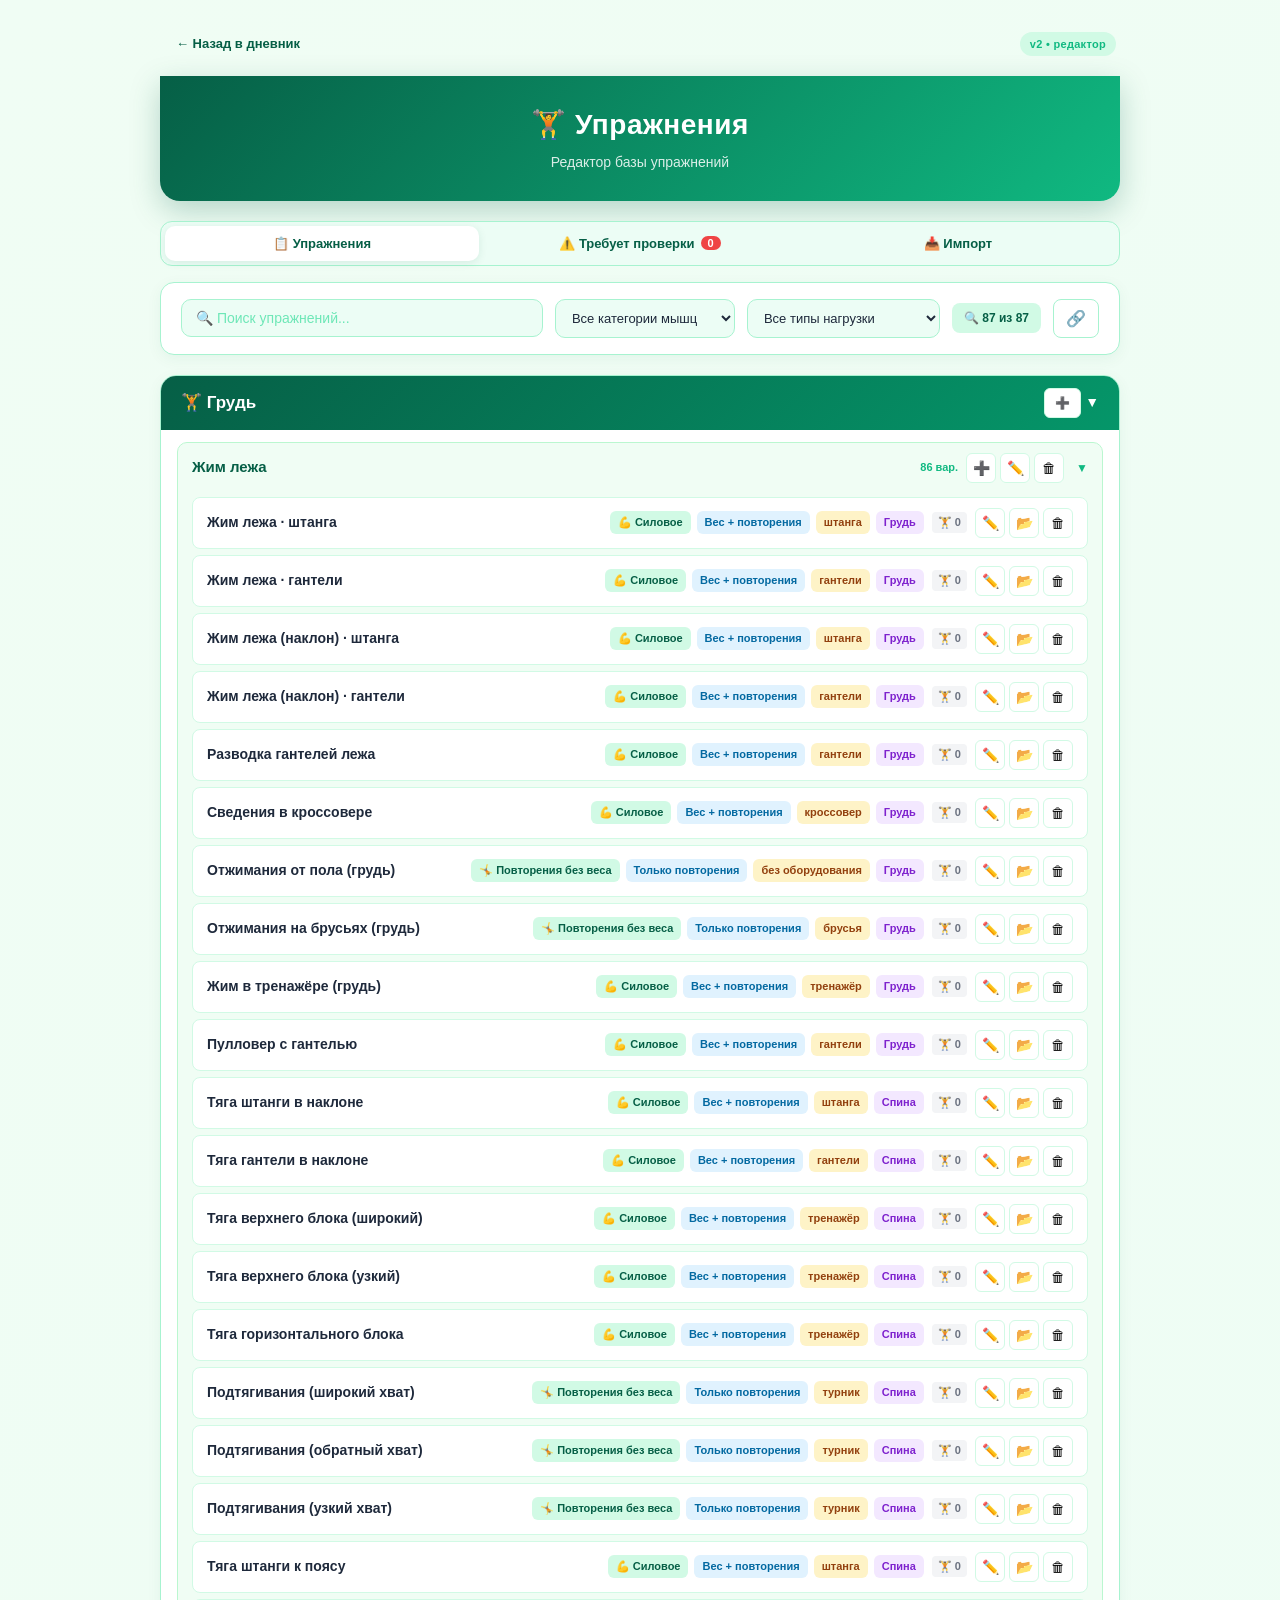
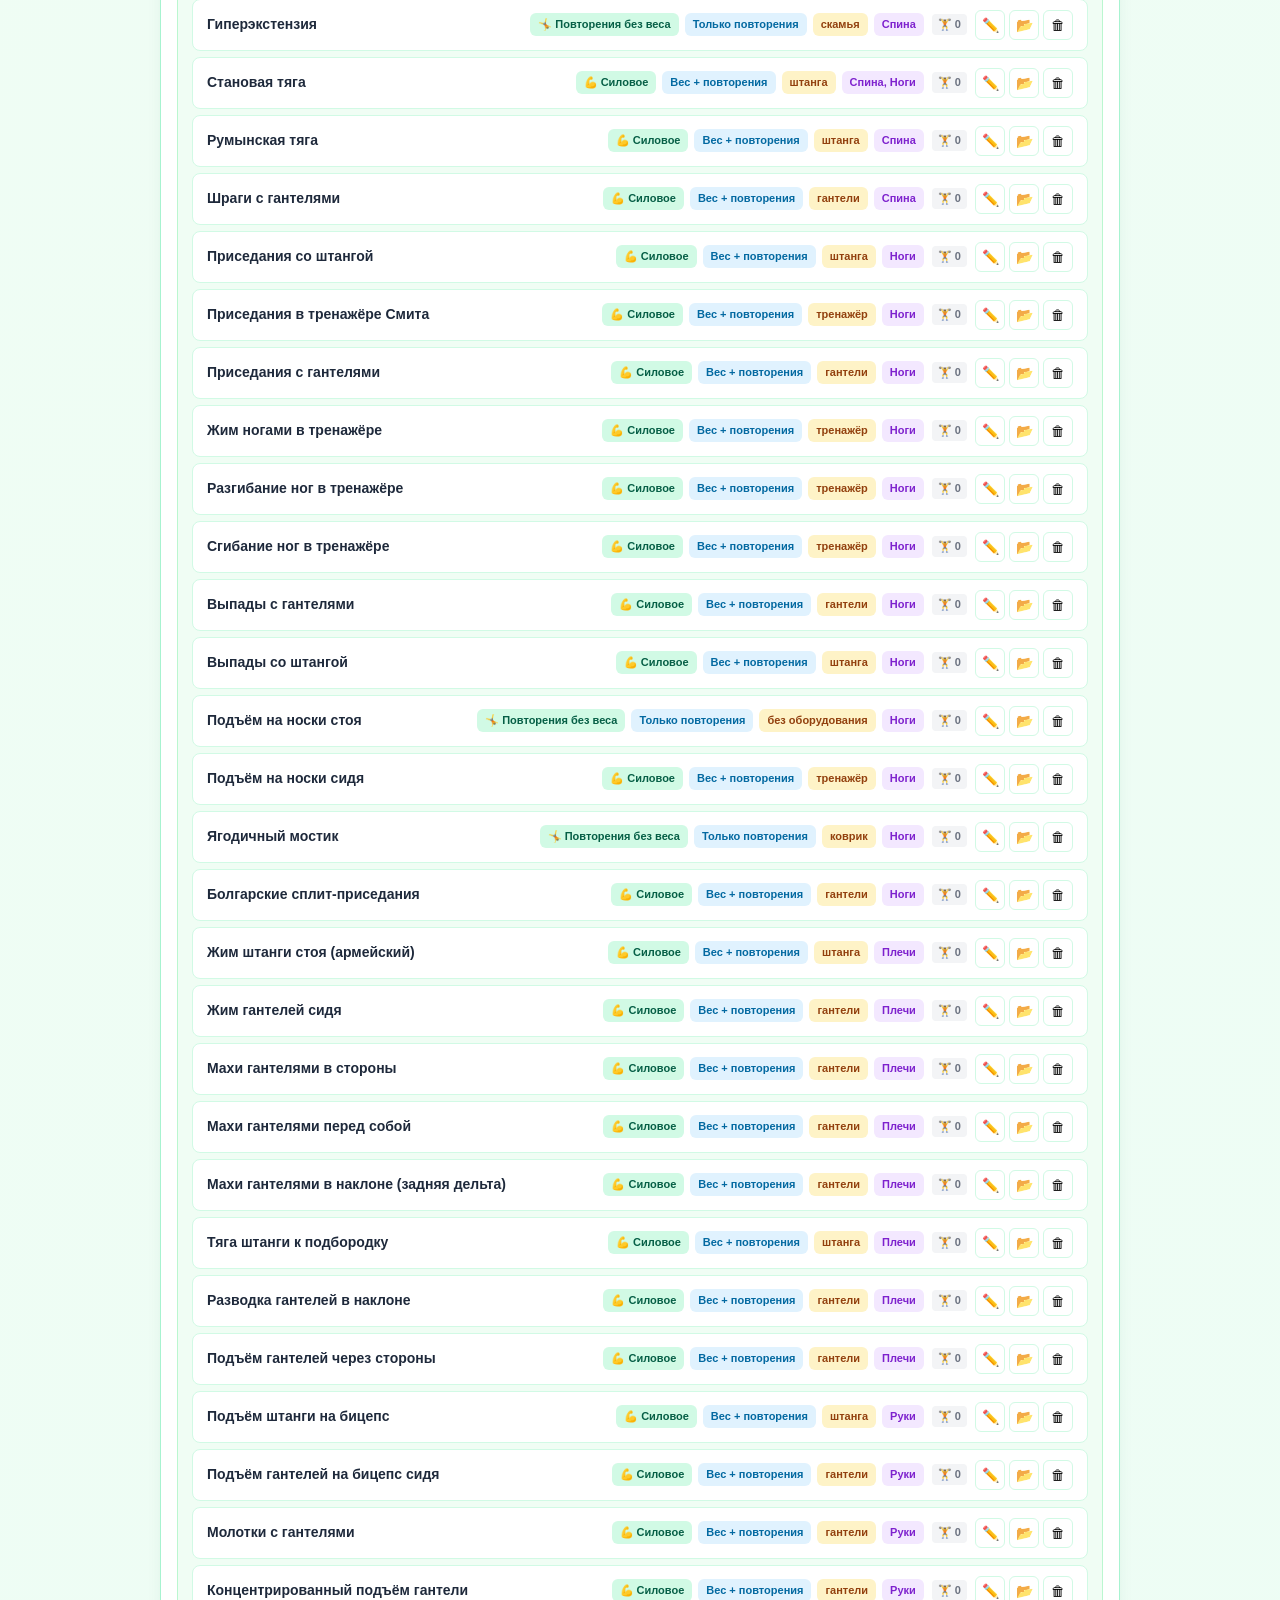
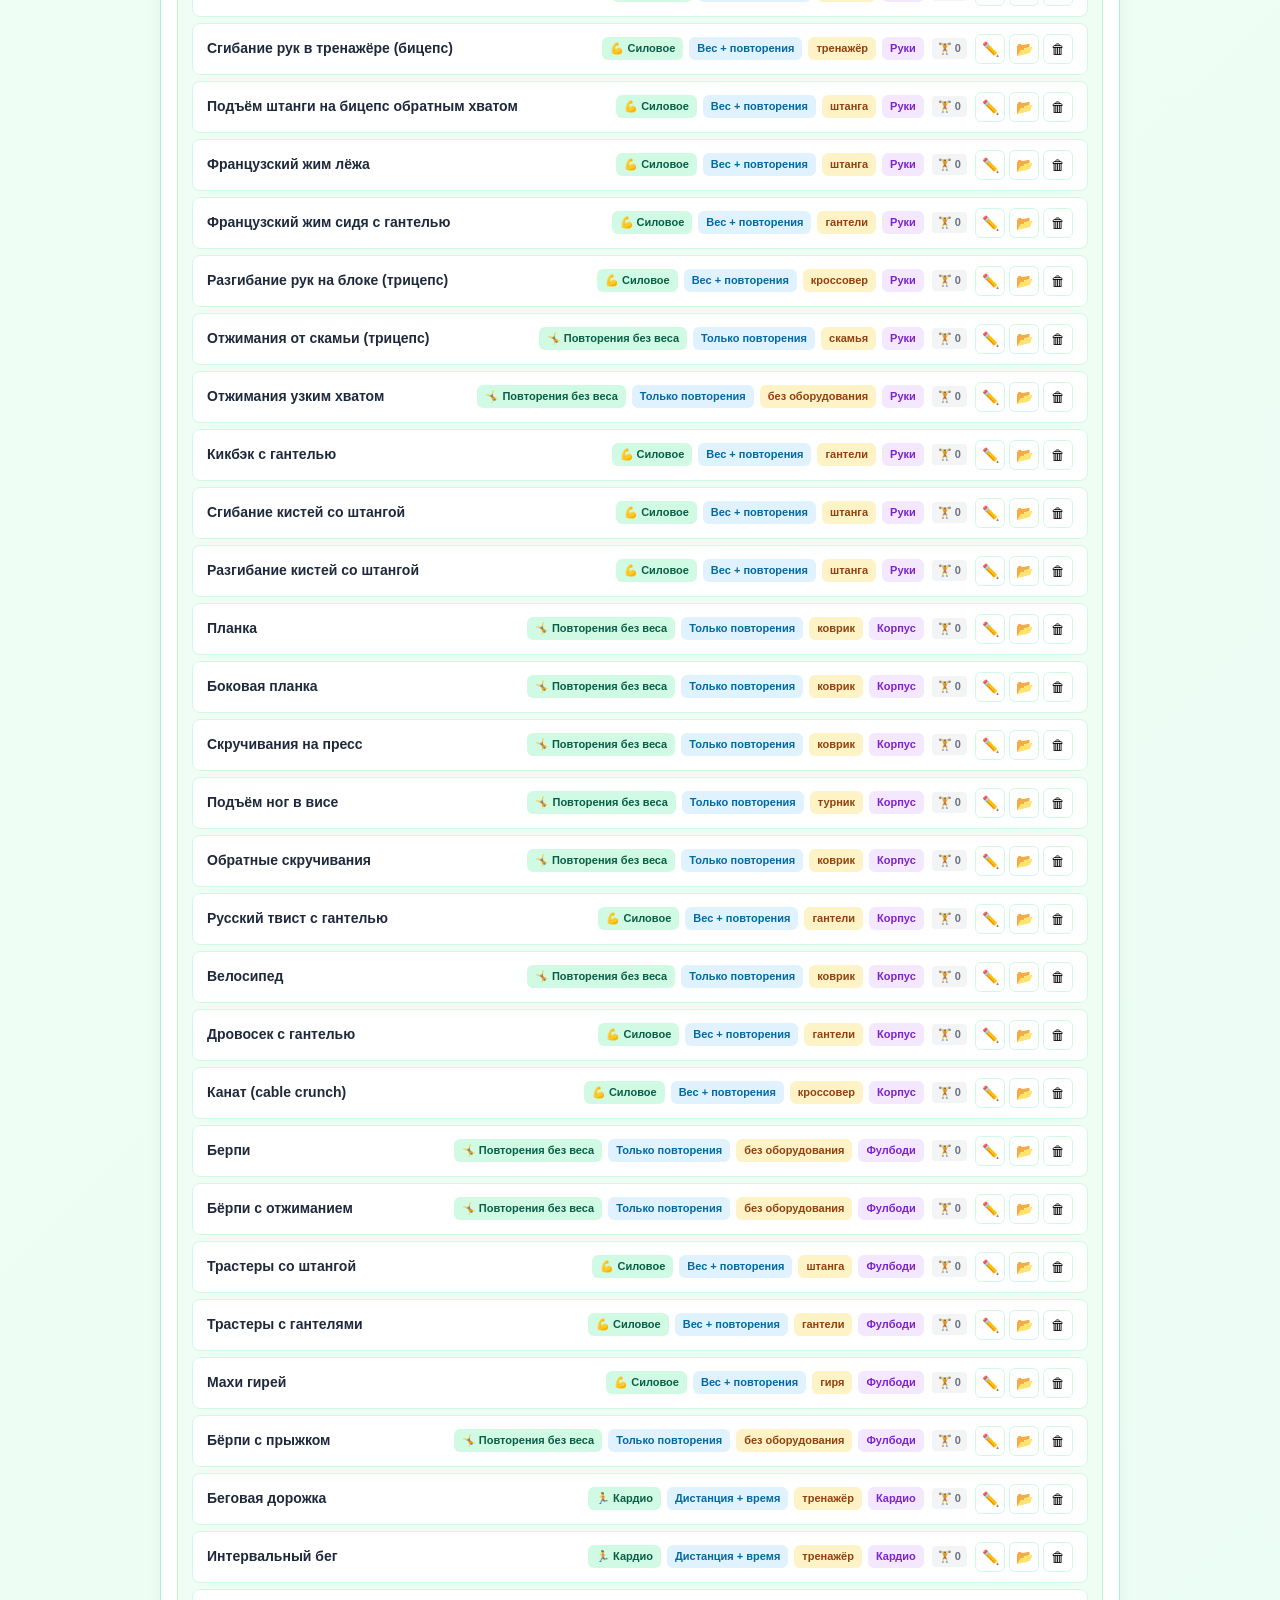
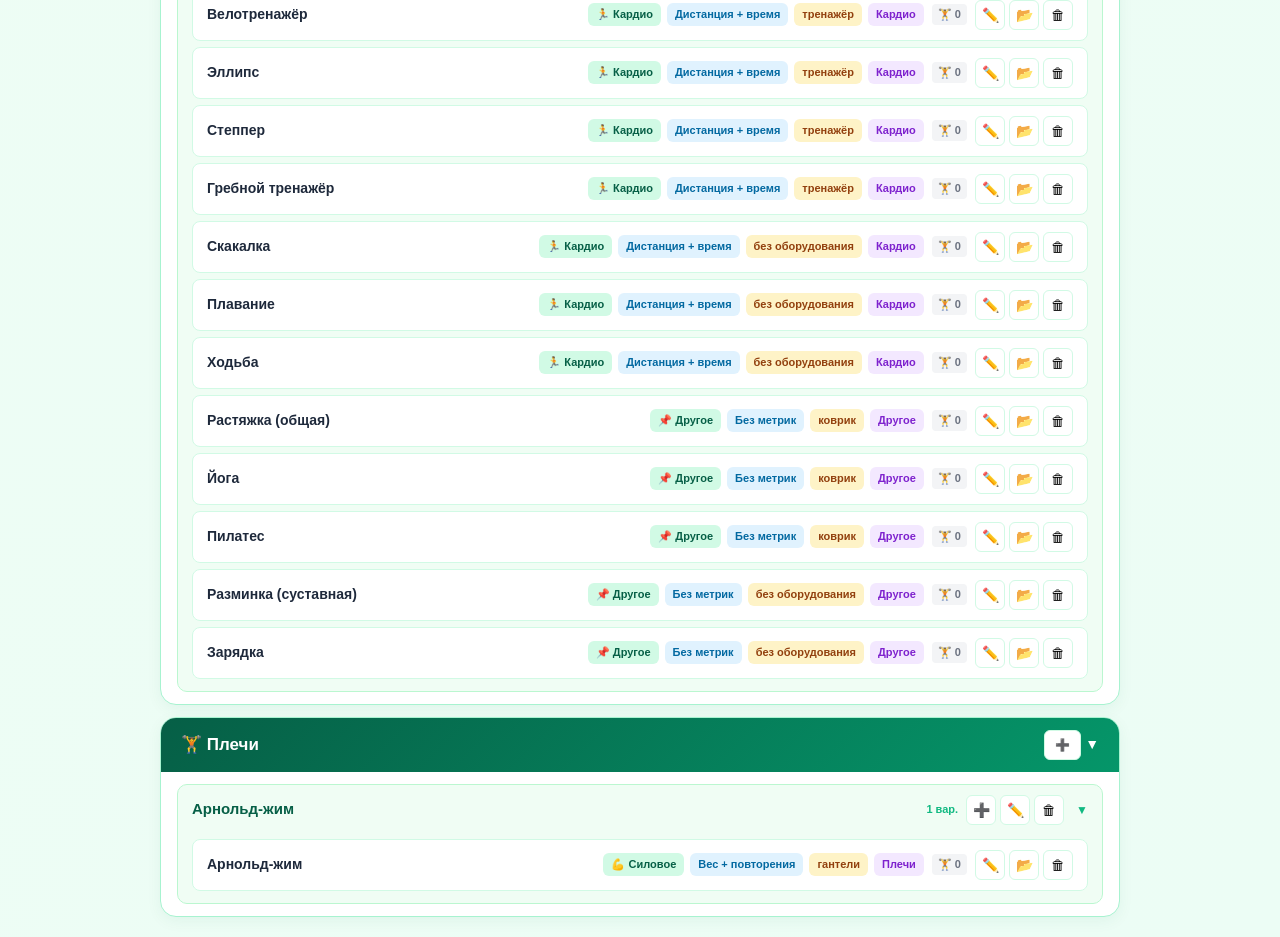
==== exercises-v2.html @ df369599 "feat: новая система тренировок v2 — редактор упражнений, парсер, импорт, aliasMap - WorkoutStore: CR" ====
<!DOCTYPE html>
<html lang="ru">
<head>
<meta charset="UTF-8">
<meta name="viewport" content="width=device-width, initial-scale=1.0">
<title>Core — Упражнения (v2)</title>
<!-- Новая система тренировок -->
<script src="js/workouts-new/workouts-schema.js"></script>
<script src="js/workouts-new/workouts-store.js"></script>
<script src="js/workouts-new/workouts-seed.js"></script>
<script src="js/workouts-new/workouts-init.js"></script>
<!-- UI новой системы -->
<script src="js/workouts-new/workouts-ui.js"></script>
<!-- Парсер и импортёр -->
<script src="js/workouts-new/workout-parser.js"></script>
<script src="js/workouts-new/workout-importer.js"></script>
<!-- Стили новой системы -->
<link rel="stylesheet" href="css/workouts-v2.css">
</head>
<body>
  <div class="v2-container">
    <div class="v2-top-bar">
      <a href="index.html" class="v2-back-link">← Назад в дневник</a>
      <span class="v2-badge">v2 • редактор</span>
    </div>

    <header class="v2-header">
      <h1>🏋️ Упражнения</h1>
      <div class="v2-subtitle">Редактор базы упражнений</div>
    </header>

    <!-- Табы -->
    <div class="v2-tabs">
      <button class="v2-tab active" id="v2-tab-exercises" onclick="switchTab('exercises')">📋 Упражнения</button>
      <button class="v2-tab" id="v2-tab-review" onclick="switchTab('review')">⚠️ Требует проверки <span class="v2-tab-badge" id="v2-review-count">0</span></button>
      <button class="v2-tab" id="v2-tab-import" onclick="switchTab('import')">📥 Импорт</button>
    </div>

    <!-- Вкладка: Упражнения -->
    <div class="v2-tab-content active" id="v2-tab-content-exercises">
      <!-- Поиск и фильтры -->
    <div class="v2-controls">
      <div class="v2-search-wrap">
        <input type="text" class="v2-search" id="v2-search" placeholder="🔍 Поиск упражнений..." oninput="renderExerciseList()">
      </div>
      <div class="v2-filter-wrap">
        <select class="v2-filter" id="v2-filter-muscle" onchange="renderExerciseList()">
          <option value="all">Все категории мышц</option>
        </select>
      </div>
      <div class="v2-filter-wrap">
        <select class="v2-filter" id="v2-filter-load" onchange="renderExerciseList()">
          <option value="all">Все типы нагрузки</option>
          <option value="strength">💪 Силовое</option>
          <option value="cardio">🏃 Кардио</option>
          <option value="bodyweight">🤸 Повторения без веса</option>
          <option value="other">📌 Другое</option>
        </select>
      </div>
      <div class="v2-stats" id="v2-stats"></div>
      <button class="v2-btn v2-btn-outline" onclick="openMergeBasesModal()" title="Объединить базовые упражнения">🔗</button>
    </div>

    <!-- Список упражнений -->
    <div class="v2-list" id="v2-exercise-list">
      <div class="v2-empty">
        <div class="v2-empty-icon">🏋️</div>
        <div class="v2-empty-title">Загрузка...</div>
      </div>
    </div>
  </div>

  <!-- Вкладка: Требует проверки -->
  <div class="v2-tab-content" id="v2-tab-content-review">
    <div class="v2-controls">
      <div class="v2-search-wrap">
        <input type="text" class="v2-search" id="v2-review-search" placeholder="🔍 Поиск в записях..." oninput="renderUnmatchedList()">
      </div>
      <div class="v2-stats" id="v2-review-stats"></div>
    </div>
    <div class="v2-list" id="v2-unmatched-list">
      <div class="v2-empty">
        <div class="v2-empty-icon">✅</div>
        <div class="v2-empty-title">Нет записей</div>
        <div class="v2-empty-text">Сюда попадают названия упражнений, которые не удалось распознать.</div>
      </div>
    </div>
    </div>
  </div>

  <!-- Вкладка: Импорт тренировки -->
  <div class="v2-tab-content" id="v2-tab-content-import">
    <div class="v2-card">
      <div class="v2-card-header">
        <h3>📥 Импорт тренировки</h3>
        <div class="v2-card-subtitle">Вставьте текст тренировки и нажмите «Разобрать»</div>
      </div>
      <div class="v2-card-body">
        <div class="v2-import-meta">
          <div class="v2-import-meta-field">
            <label>📅 Дата</label>
            <input type="date" id="v2-import-date">
          </div>
          <div class="v2-import-meta-field">
            <label>⏱ Длительность (мин)</label>
            <input type="number" id="v2-import-duration" placeholder="0" min="0">
          </div>
        </div>
        <div class="v2-import-textarea-wrap">
          <textarea class="v2-import-textarea" id="v2-import-text" placeholder="Вставьте текст тренировки&#10;&#10;Пример:&#10;26 июля 2026, 60 мин&#10;1) Жим лежа · штанга&#10;80кг*8&#10;80кг*7&#10;75кг*8&#10;2) Приседания со штангой&#10;100кг*5&#10;100кг*5"></textarea>
        </div>
        <div class="v2-import-actions">
          <button class="v2-btn v2-btn-primary" onclick="runParsing()">🔍 Разобрать</button>
          <button class="v2-btn v2-btn-ghost" onclick="clearImportForm()">🗑 Очистить</button>
        </div>
      </div>
    </div>
    <div id="v2-import-preview"></div>
  </div>

  <!-- ===== МОДАЛКА: Базовое упражнение (создание/редактирование) ===== -->
  <div class="v2-modal-overlay" id="v2-modal-base" onclick="if(event.target===this)closeModal('v2-modal-base')">
    <div class="v2-modal">
      <div class="v2-modal-header">
        <h3 class="v2-modal-title" id="v2-modal-base-title">➕ Создать базовое упражнение</h3>
        <button class="v2-modal-close" onclick="closeModal('v2-modal-base')">✕</button>
      </div>
      <div class="v2-modal-body">
        <div class="v2-form-grid">
          <div class="v2-form-field full">
            <label>📛 Название</label>
            <input type="text" id="v2-f-base-name" placeholder="Например: Жим лежа">
          </div>
          <div class="v2-form-field full">
            <label>🏋️ Категории мышц (можно выбрать несколько)</label>
            <div class="v2-checkbox-group" id="v2-f-base-muscles"></div>
          </div>
        </div>
      </div>
      <div class="v2-modal-footer">
        <button class="v2-btn" onclick="closeModal('v2-modal-base')">Отмена</button>
        <button class="v2-btn v2-btn-primary" onclick="saveBaseExercise()">💾 Сохранить</button>
      </div>
    </div>
  </div>

  <!-- ===== МОДАЛКА: Вариант (создание/редактирование) ===== -->
  <div class="v2-modal-overlay" id="v2-modal-variant" onclick="if(event.target===this)closeModal('v2-modal-variant')">
    <div class="v2-modal">
      <div class="v2-modal-header">
        <h3 class="v2-modal-title" id="v2-modal-variant-title">➕ Создать вариант</h3>
        <button class="v2-modal-close" onclick="closeModal('v2-modal-variant')">✕</button>
      </div>
      <div class="v2-modal-body">
        <div class="v2-form-grid">
          <div class="v2-form-field full">
            <label>📛 Название</label>
            <input type="text" id="v2-f-var-name" placeholder="Например: Жим лежа · штанга">
          </div>
          <div class="v2-form-field">
            <label>💪 Тип нагрузки</label>
            <select id="v2-f-var-load" onchange="onVariantLoadChange()">
              <option value="strength">💪 Силовое</option>
              <option value="cardio">🏃 Кардио</option>
              <option value="bodyweight">🤸 Повторения без веса</option>
              <option value="other">📌 Другое</option>
            </select>
          </div>
          <div class="v2-form-field">
            <label>📐 Тип измерения</label>
            <select id="v2-f-var-measurement">
              <option value="weight_reps">Вес + повторения</option>
              <option value="time">Время</option>
              <option value="distance_time">Дистанция + время</option>
              <option value="reps_only">Только повторения</option>
              <option value="weight_time">Вес + время</option>
              <option value="distance_only">Только дистанция</option>
              <option value="time_reps">Время + повторения</option>
              <option value="none">Без метрик</option>
            </select>
          </div>
          <div class="v2-form-field">
            <label>🔧 Оборудование</label>
            <select id="v2-f-var-equipment"></select>
          </div>
          <div class="v2-form-field full">
            <label>🏋️ Мышцы (можно выбрать несколько)</label>
            <div class="v2-checkbox-group" id="v2-f-var-muscles"></div>
          </div>
        </div>
      </div>
      <div class="v2-modal-footer">
        <button class="v2-btn" onclick="closeModal('v2-modal-variant')">Отмена</button>
        <button class="v2-btn v2-btn-primary" onclick="saveVariant()">💾 Сохранить</button>
      </div>
    </div>
  </div>

  <!-- ===== МОДАЛКА: Перенос варианта ===== -->
  <div class="v2-modal-overlay" id="v2-modal-move" onclick="if(event.target===this)closeModal('v2-modal-move')">
    <div class="v2-modal">
      <div class="v2-modal-header">
        <h3 class="v2-modal-title">📂 Перенести вариант</h3>
        <button class="v2-modal-close" onclick="closeModal('v2-modal-move')">✕</button>
      </div>
      <div class="v2-modal-body">
        <div class="v2-form-grid">
          <div class="v2-form-field full">
            <label>📝 Вариант</label>
            <div class="v2-modal-info" id="v2-move-variant-name"></div>
          </div>
          <div class="v2-form-field full">
            <label>🎯 Перенести в базовое упражнение</label>
            <select id="v2-f-move-base"></select>
          </div>
        </div>
      </div>
      <div class="v2-modal-footer">
        <button class="v2-btn" onclick="closeModal('v2-modal-move')">Отмена</button>
        <button class="v2-btn v2-btn-primary" onclick="saveMoveVariant()">💾 Перенести</button>
      </div>
    </div>
  </div>

  <!-- ===== МОДАЛКА: Объединение базовых упражнений ===== -->
  <div class="v2-modal-overlay" id="v2-modal-merge" onclick="if(event.target===this)closeModal('v2-modal-merge')">
    <div class="v2-modal">
      <div class="v2-modal-header">
        <h3 class="v2-modal-title">🔗 Объединить базовые упражнения</h3>
        <button class="v2-modal-close" onclick="closeModal('v2-modal-merge')">✕</button>
      </div>
      <div class="v2-modal-body">
        <div class="v2-form-grid">
          <div class="v2-form-field full">
            <label>📦 Источник (будет удалён после объединения)</label>
            <select id="v2-f-merge-source"></select>
          </div>
          <div class="v2-form-field full">
            <label>🎯 Цель (все варианты перейдут сюда)</label>
            <select id="v2-f-merge-target"></select>
          </div>
          <div class="v2-form-field full">
            <div class="v2-warning">
              ⚠️ Все варианты из источника будут перенесены в цель. Источник будет удалён.
            </div>
          </div>
        </div>
      </div>
      <div class="v2-modal-footer">
        <button class="v2-btn" onclick="closeModal('v2-modal-merge')">Отмена</button>
        <button class="v2-btn v2-btn-danger" onclick="saveMergeBases()">🔗 Объединить</button>
      </div>
    </div>
  </div>

  <!-- ===== МОДАЛКА: Привязать несопоставленную запись к варианту ===== -->
  <div class="v2-modal-overlay" id="v2-modal-resolve" onclick="if(event.target===this)closeModal('v2-modal-resolve')">
    <div class="v2-modal">
      <div class="v2-modal-header">
        <h3 class="v2-modal-title">🔗 Привязать к варианту</h3>
        <button class="v2-modal-close" onclick="closeModal('v2-modal-resolve')">✕</button>
      </div>
      <div class="v2-modal-body">
        <div class="v2-form-grid">
          <div class="v2-form-field full">
            <label>📝 Запись</label>
            <div class="v2-modal-info" id="v2-resolve-entry-name"></div>
          </div>
          <div class="v2-form-field full">
            <label>🎯 Выберите существующий вариант</label>
            <select id="v2-f-resolve-variant"></select>
          </div>
          <div class="v2-form-field full">
            <div class="v2-info-text">
              После привязки система запомнит соответствие и в будущем будет распознавать это название автоматически.
            </div>
          </div>
        </div>
      </div>
      <div class="v2-modal-footer">
        <button class="v2-btn" onclick="closeModal('v2-modal-resolve')">Отмена</button>
        <button class="v2-btn v2-btn-primary" onclick="saveResolveUnmatched()">🔗 Привязать</button>
      </div>
    </div>
  </div>

  <!-- ===== МОДАЛКА: Создать вариант из несопоставленной записи ===== -->
  <div class="v2-modal-overlay" id="v2-modal-create-from-unmatched" onclick="if(event.target===this)closeModal('v2-modal-create-from-unmatched')">
    <div class="v2-modal">
      <div class="v2-modal-header">
        <h3 class="v2-modal-title">➕ Создать вариант из записи</h3>
        <button class="v2-modal-close" onclick="closeModal('v2-modal-create-from-unmatched')">✕</button>
      </div>
      <div class="v2-modal-body">
        <div class="v2-form-grid">
          <div class="v2-form-field full">
            <label>📝 Запись</label>
            <div class="v2-modal-info" id="v2-create-from-entry-name"></div>
          </div>
          <div class="v2-form-field full">
            <label>📛 Название варианта</label>
            <input type="text" id="v2-f-create-var-name" placeholder="Название варианта">
          </div>
          <div class="v2-form-field full">
            <label>🎯 Базовое упражнение</label>
            <select id="v2-f-create-var-base"></select>
          </div>
          <div class="v2-form-field">
            <label>💪 Тип нагрузки</label>
            <select id="v2-f-create-var-load" onchange="onVariantLoadChange()">
              <option value="strength">💪 Силовое</option>
              <option value="cardio">🏃 Кардио</option>
              <option value="bodyweight">🤸 Повторения без веса</option>
              <option value="other">📌 Другое</option>
            </select>
          </div>
          <div class="v2-form-field">
            <label>📐 Тип измерения</label>
            <select id="v2-f-create-var-measurement">
              <option value="weight_reps">Вес + повторения</option>
              <option value="time">Время</option>
              <option value="distance_time">Дистанция + время</option>
              <option value="reps_only">Только повторения</option>
              <option value="weight_time">Вес + время</option>
              <option value="distance_only">Только дистанция</option>
              <option value="time_reps">Время + повторения</option>
              <option value="none">Без метрик</option>
            </select>
          </div>
          <div class="v2-form-field">
            <label>🔧 Оборудование</label>
            <select id="v2-f-create-var-equipment"></select>
          </div>
          <div class="v2-form-field full">
            <label>🏋️ Мышцы (можно выбрать несколько)</label>
            <div class="v2-checkbox-group" id="v2-f-create-var-muscles"></div>
          </div>
        </div>
      </div>
      <div class="v2-modal-footer">
        <button class="v2-btn" onclick="closeModal('v2-modal-create-from-unmatched')">Отмена</button>
        <button class="v2-btn v2-btn-primary" onclick="saveCreateVariantFromUnmatched()">💾 Создать</button>
      </div>
    </div>
  </div>

  <script>    
    setTimeout(() => {
      renderExerciseList();
      populateFilterOptions();
      renderUnmatchedList();
    }, 100);
  </script>
</body>
</html>
---- css/workouts-v2.css ----
/* ============================================
 * 🏋️ НОВАЯ СИСТЕМА ТРЕНИРОВОК (v2) — СТИЛИ
 * ============================================ */

* { box-sizing: border-box; }
body {
  font-family: 'Segoe UI', -apple-system, BlinkMacSystemFont, Roboto, sans-serif;
  background: linear-gradient(135deg, #f0fdf4 0%, #ecfdf5 100%);
  color: #1e293b;
  margin: 0;
  padding: 20px 5%;
  line-height: 1.5;
}

.v2-container {
  max-width: 960px;
  margin: 0 auto;
}

/* ===== Top Bar (nav back link) ===== */

.v2-top-bar {
  display: flex;
  align-items: center;
  justify-content: space-between;
  padding: 8px 4px;
  margin-bottom: 8px;
}

.v2-back-link {
  color: #065f46;
  font-size: 13px;
  font-weight: 600;
  text-decoration: none;
  padding: 6px 12px;
  border-radius: 8px;
  transition: background 0.2s;
}

.v2-back-link:hover {
  background: #d1fae5;
}

.v2-badge {
  font-size: 11px;
  font-weight: 700;
  color: #10b981;
  background: #d1fae5;
  padding: 4px 10px;
  border-radius: 12px;
  letter-spacing: 0.3px;
}

/* ===== Header ===== */

.v2-header {
  background: linear-gradient(135deg, #065f46 0%, #10b981 100%);
  color: white;
  padding: 28px 30px;
  border-radius: 0 0 20px 20px;
  margin-bottom: 20px;
  box-shadow: 0 10px 30px rgba(6, 95, 70, 0.25);
  text-align: center;
}

.v2-header h1 {
  margin: 0 0 6px;
  font-size: 28px;
  letter-spacing: 0.5px;
}

.v2-subtitle {
  opacity: 0.85;
  font-size: 14px;
}

/* ===== Tabs ===== */

.v2-tabs {
  display: flex;
  gap: 4px;
  margin-bottom: 16px;
  background: #ecfdf5;
  border-radius: 12px;
  padding: 4px;
  border: 1px solid #a7f3d0;
}

.v2-tab {
  flex: 1;
  padding: 10px 16px;
  border: none;
  border-radius: 10px;
  background: transparent;
  color: #065f46;
  font-size: 13px;
  font-weight: 600;
  font-family: inherit;
  cursor: pointer;
  transition: all 0.2s;
  display: flex;
  align-items: center;
  justify-content: center;
  gap: 6px;
}

.v2-tab:hover {
  background: #d1fae5;
}

.v2-tab.active {
  background: white;
  color: #065f46;
  box-shadow: 0 2px 8px rgba(6, 95, 70, 0.1);
}

.v2-tab-badge {
  background: #ef4444;
  color: white;
  font-size: 11px;
  font-weight: 700;
  padding: 1px 7px;
  border-radius: 10px;
  min-width: 20px;
  text-align: center;
}

.v2-tab-content {
  display: none;
}

.v2-tab-content.active {
  display: block;
}

/* ===== Unmatched Entries ===== */

.v2-unmatched-card {
  background: white;
  border-radius: 14px;
  padding: 16px 20px;
  box-shadow: 0 4px 15px rgba(6, 95, 70, 0.06);
  border: 1px solid #a7f3d0;
  transition: all 0.2s;
}

.v2-unmatched-card.pending {
  border-left: 4px solid #f59e0b;
}

.v2-unmatched-card.resolved {
  border-left: 4px solid #10b981;
  opacity: 0.75;
}

.v2-unmatched-card.skipped {
  border-left: 4px solid #9ca3af;
  opacity: 0.5;
}

.v2-unmatched-header {
  display: flex;
  align-items: center;
  gap: 12px;
  margin-bottom: 6px;
}

.v2-unmatched-name {
  font-size: 16px;
  font-weight: 700;
  color: #1e293b;
  flex: 1;
}

.v2-unmatched-status {
  font-size: 11px;
  font-weight: 700;
  padding: 3px 10px;
  border-radius: 8px;
  white-space: nowrap;
}

.v2-unmatched-status.pending {
  background: #fef3c7;
  color: #92400e;
}

.v2-unmatched-status.resolved {
  background: #d1fae5;
  color: #065f46;
}

.v2-unmatched-status.skipped {
  background: #f3f4f6;
  color: #6b7280;
}

.v2-unmatched-meta {
  display: flex;
  gap: 12px;
  flex-wrap: wrap;
  font-size: 11px;
  color: #6b7280;
  margin-bottom: 8px;
}

.v2-unmatched-raw {
  font-size: 12px;
  color: #92400e;
  background: #fef3c7;
  padding: 6px 10px;
  border-radius: 6px;
  margin-bottom: 6px;
  font-style: italic;
}

.v2-unmatched-variant {
  font-size: 12px;
  color: #065f46;
  background: #d1fae5;
  padding: 6px 10px;
  border-radius: 6px;
  margin-bottom: 6px;
}

.v2-unmatched-notes {
  font-size: 12px;
  color: #6b7280;
  padding: 4px 0;
  margin-bottom: 4px;
}

.v2-unmatched-actions {
  display: flex;
  gap: 6px;
  flex-wrap: wrap;
  margin-top: 10px;
  padding-top: 10px;
  border-top: 1px solid #ecfdf5;
}

.v2-btn-ghost {
  background: transparent;
  border-color: transparent;
  color: #6b7280;
}

.v2-btn-ghost:hover {
  background: #f3f4f6;
  border-color: #d1d5db;
  color: #374151;
}

.v2-info-text {
  font-size: 12px;
  color: #6b7280;
  line-height: 1.5;
  padding: 8px 0;
}

/* ===== Import Tab ===== */

.v2-card {
  background: white;
  border-radius: 16px;
  box-shadow: 0 4px 15px rgba(6, 95, 70, 0.06);
  border: 1px solid #a7f3d0;
  overflow: hidden;
  margin-bottom: 16px;
}

.v2-card-header {
  background: linear-gradient(135deg, #065f46 0%, #059669 100%);
  color: white;
  padding: 18px 24px;
}

.v2-card-header h3 {
  margin: 0 0 4px;
  font-size: 18px;
}

.v2-card-subtitle {
  font-size: 13px;
  opacity: 0.85;
}

.v2-card-body {
  padding: 20px 24px;
}

.v2-import-meta {
  display: flex;
  gap: 16px;
  margin-bottom: 16px;
}

.v2-import-meta-field {
  flex: 1;
}

.v2-import-meta-field label {
  display: block;
  font-size: 12px;
  font-weight: 700;
  color: #065f46;
  margin-bottom: 4px;
}

.v2-import-meta-field input {
  width: 100%;
  padding: 9px 12px;
  border: 1.5px solid #a7f3d0;
  border-radius: 8px;
  font-size: 13px;
  font-family: inherit;
  background: #ecfdf5;
  color: #1e293b;
}

.v2-import-meta-field input:focus {
  outline: none;
  border-color: #10b981;
  box-shadow: 0 0 0 3px rgba(16, 185, 129, 0.12);
}

.v2-import-textarea-wrap {
  margin-bottom: 12px;
}

.v2-import-textarea {
  width: 100%;
  min-height: 200px;
  padding: 14px;
  border: 1.5px solid #a7f3d0;
  border-radius: 10px;
  font-size: 13px;
  font-family: 'Consolas', 'Courier New', monospace;
  line-height: 1.6;
  background: #ecfdf5;
  color: #1e293b;
  resize: vertical;
  transition: border-color 0.2s;
}

.v2-import-textarea:focus {
  outline: none;
  border-color: #10b981;
  box-shadow: 0 0 0 3px rgba(16, 185, 129, 0.12);
}

.v2-import-textarea::placeholder {
  color: #6ee7b7;
}

.v2-import-actions {
  display: flex;
  gap: 8px;
}

/* Preview */

.v2-import-summary {
  background: white;
  border-radius: 14px;
  padding: 16px 20px;
  margin-bottom: 16px;
  border: 1px solid #a7f3d0;
  box-shadow: 0 4px 15px rgba(6, 95, 70, 0.06);
}

.v2-import-summary-row {
  display: flex;
  align-items: center;
  gap: 12px;
  margin-bottom: 8px;
  font-size: 13px;
  font-weight: 600;
  color: #065f46;
}

.v2-import-date-input,
.v2-import-duration-input {
  padding: 6px 10px;
  border: 1.5px solid #a7f3d0;
  border-radius: 6px;
  font-size: 13px;
  font-family: inherit;
  background: #ecfdf5;
  color: #1e293b;
  max-width: 180px;
}

.v2-import-date-input:focus,
.v2-import-duration-input:focus {
  outline: none;
  border-color: #10b981;
}

.v2-import-summary-stats {
  display: flex;
  gap: 16px;
  flex-wrap: wrap;
  font-size: 12px;
  padding-top: 8px;
  border-top: 1px solid #ecfdf5;
}

.v2-import-stat {
  color: #6b7280;
}

.v2-import-stat.matched {
  color: #065f46;
}

.v2-import-stat.unmatched {
  color: #92400e;
}

.v2-import-exercise-list {
  display: flex;
  flex-direction: column;
  gap: 8px;
  margin-bottom: 16px;
}

.v2-import-ex-row {
  background: white;
  border-radius: 12px;
  padding: 14px 18px;
  border: 1px solid #d1fae5;
  box-shadow: 0 2px 8px rgba(6, 95, 70, 0.04);
  transition: all 0.2s;
}

.v2-import-ex-row.matched {
  border-left: 4px solid #10b981;
}

.v2-import-ex-row.unmatched {
  border-left: 4px solid #f59e0b;
  background: #fffbeb;
}

.v2-import-ex-header {
  display: flex;
  align-items: center;
  gap: 10px;
  margin-bottom: 8px;
}

.v2-import-ex-number {
  font-size: 12px;
  font-weight: 700;
  color: #10b981;
  background: #d1fae5;
  width: 24px;
  height: 24px;
  border-radius: 50%;
  display: flex;
  align-items: center;
  justify-content: center;
  flex-shrink: 0;
}

.v2-import-ex-name {
  font-weight: 700;
  font-size: 15px;
  color: #1e293b;
  flex: 1;
}

.v2-import-ex-type {
  font-size: 14px;
  flex-shrink: 0;
}

.v2-import-ex-body {
  display: flex;
  gap: 12px;
  align-items: flex-start;
  flex-wrap: wrap;
}

.v2-import-ex-sets {
  display: flex;
  gap: 6px;
  flex-wrap: wrap;
  flex: 1;
}

.v2-import-set-badge {
  font-size: 11px;
  font-weight: 600;
  padding: 4px 10px;
  background: #f0fdf4;
  border: 1px solid #bbf7d0;
  border-radius: 6px;
  color: #065f46;
  white-space: nowrap;
}

.v2-import-no-sets {
  font-size: 11px;
  color: #9ca3af;
  font-style: italic;
}

.v2-import-resolution {
  display: flex;
  align-items: center;
  gap: 6px;
  flex-shrink: 0;
}

.v2-import-resolution-matched {
  color: #065f46;
  font-size: 12px;
  font-weight: 600;
}

.v2-import-matched-label {
  background: #d1fae5;
  padding: 4px 10px;
  border-radius: 6px;
}

.v2-import-resolution-unmatched {
  flex-direction: column;
  align-items: stretch;
  min-width: 240px;
}

.v2-import-unmatched-label {
  font-size: 11px;
  font-weight: 700;
  color: #92400e;
  margin-bottom: 4px;
}

.v2-import-inline-resolve {
  display: flex;
  gap: 4px;
  align-items: center;
}

.v2-import-variant-select {
  flex: 1;
  padding: 6px 10px;
  border: 1.5px solid #fbbf24;
  border-radius: 6px;
  font-size: 12px;
  font-family: inherit;
  background: white;
  color: #1e293b;
  cursor: pointer;
}

.v2-import-variant-select:focus {
  outline: none;
  border-color: #f59e0b;
  box-shadow: 0 0 0 3px rgba(245, 158, 11, 0.12);
}

.v2-import-finalize {
  text-align: center;
  padding: 20px;
  background: white;
  border-radius: 14px;
  border: 1px solid #a7f3d0;
  box-shadow: 0 4px 15px rgba(6, 95, 70, 0.06);
}

.v2-import-finalize-blocked {
  opacity: 0.6;
}

.v2-import-blocked-msg {
  font-size: 13px;
  color: #92400e;
  font-weight: 600;
}

.v2-import-success {
  text-align: center;
  padding: 40px 20px;
  background: white;
  border-radius: 16px;
  border: 2px solid #10b981;
  box-shadow: 0 8px 30px rgba(16, 185, 129, 0.15);
}

.v2-import-success-icon {
  font-size: 48px;
  margin-bottom: 12px;
}

.v2-import-success-title {
  font-size: 20px;
  font-weight: 700;
  color: #065f46;
  margin-bottom: 6px;
}

.v2-import-success-text {
  font-size: 14px;
  color: #6b7280;
  margin-bottom: 16px;
}

.v2-import-error {
  background: #fef2f2;
  border: 1px solid #fca5a5;
  border-radius: 10px;
  padding: 14px 18px;
  color: #dc2626;
  font-size: 13px;
  font-weight: 600;
  margin-bottom: 12px;
}

/* ===== Controls (search + filters) ===== */

.v2-controls {
  background: white;
  border-radius: 14px;
  padding: 16px 20px;
  margin-bottom: 20px;
  box-shadow: 0 4px 15px rgba(6, 95, 70, 0.06);
  border: 1px solid #a7f3d0;
  display: flex;
  gap: 12px;
  flex-wrap: wrap;
  align-items: center;
}

.v2-search-wrap {
  flex: 1;
  min-width: 200px;
}

.v2-search {
  width: 100%;
  padding: 10px 14px;
  border: 1.5px solid #a7f3d0;
  border-radius: 10px;
  font-size: 14px;
  font-family: inherit;
  background: #ecfdf5;
  color: #1e293b;
  transition: all 0.2s;
}

.v2-search:focus {
  outline: none;
  border-color: #10b981;
  box-shadow: 0 0 0 3px rgba(16, 185, 129, 0.12);
}

.v2-search::placeholder {
  color: #6ee7b7;
}

.v2-filter-wrap {
  min-width: 180px;
}

.v2-filter {
  width: 100%;
  padding: 10px 12px;
  border: 1.5px solid #a7f3d0;
  border-radius: 10px;
  font-size: 13px;
  font-family: inherit;
  background: #ecfdf5;
  color: #1e293b;
  cursor: pointer;
  transition: all 0.2s;
}

.v2-filter:focus {
  outline: none;
  border-color: #10b981;
  box-shadow: 0 0 0 3px rgba(16, 185, 129, 0.12);
}

.v2-stats {
  font-size: 12px;
  color: #065f46;
  font-weight: 600;
  padding: 6px 12px;
  background: #d1fae5;
  border-radius: 8px;
  white-space: nowrap;
}

/* ===== Exercise List ===== */

.v2-list {
  display: flex;
  flex-direction: column;
  gap: 12px;
}

/* ===== Muscle Category Card ===== */

.v2-muscle-card {
  background: white;
  border-radius: 16px;
  overflow: hidden;
  box-shadow: 0 4px 15px rgba(6, 95, 70, 0.06);
  border: 1px solid #a7f3d0;
}

.v2-muscle-header {
  background: linear-gradient(135deg, #065f46 0%, #059669 100%);
  color: white;
  padding: 12px 20px;
  font-size: 17px;
  font-weight: 700;
  display: flex;
  align-items: center;
  gap: 8px;
  cursor: pointer;
  user-select: none;
  transition: background 0.2s;
}

.v2-muscle-header:hover {
  background: linear-gradient(135deg, #047857 0%, #059669 100%);
}

.v2-muscle-header .v2-toggle-icon {
  margin-left: auto;
  font-size: 14px;
  transition: transform 0.2s;
}

.v2-muscle-card.collapsed .v2-toggle-icon {
  transform: rotate(-90deg);
}

.v2-muscle-card.collapsed .v2-muscle-body {
  display: none;
}

.v2-muscle-body {
  padding: 12px 16px;
}

/* ===== Base Exercise ===== */

.v2-base-card {
  background: #f0fdf4;
  border: 1px solid #bbf7d0;
  border-radius: 10px;
  margin-bottom: 8px;
  overflow: hidden;
}

.v2-base-card:last-child {
  margin-bottom: 0;
}

.v2-base-header {
  padding: 10px 14px;
  display: flex;
  align-items: center;
  gap: 8px;
  cursor: pointer;
  user-select: none;
  transition: background 0.2s;
}

.v2-base-header:hover {
  background: #dcfce7;
}

.v2-base-name {
  font-weight: 700;
  color: #065f46;
  font-size: 15px;
}

.v2-base-count {
  font-size: 11px;
  color: #10b981;
  font-weight: 600;
  margin-left: auto;
}

.v2-base-toggle {
  font-size: 12px;
  color: #10b981;
  transition: transform 0.2s;
  margin-left: 8px;
}

.v2-base-card.collapsed .v2-base-toggle {
  transform: rotate(-90deg);
}

.v2-base-card.collapsed .v2-base-variants {
  display: none;
}

.v2-base-variants {
  padding: 4px 14px 12px;
}

/* ===== Variant ===== */

.v2-variant {
  background: white;
  border: 1px solid #d1fae5;
  border-radius: 8px;
  padding: 10px 14px;
  margin-bottom: 6px;
  display: flex;
  flex-wrap: wrap;
  gap: 8px;
  align-items: center;
  transition: box-shadow 0.2s;
}

.v2-variant:hover {
  box-shadow: 0 2px 8px rgba(6, 95, 70, 0.08);
}

.v2-variant:last-child {
  margin-bottom: 0;
}

.v2-variant-name {
  font-weight: 600;
  color: #1e293b;
  font-size: 14px;
  flex: 1;
  min-width: 160px;
}

.v2-variant-tags {
  display: flex;
  gap: 6px;
  flex-wrap: wrap;
  align-items: center;
}

.v2-tag {
  font-size: 11px;
  font-weight: 600;
  padding: 3px 8px;
  border-radius: 6px;
  white-space: nowrap;
}

.v2-tag.load {
  background: #d1fae5;
  color: #065f46;
}

.v2-tag.measurement {
  background: #e0f2fe;
  color: #0369a1;
}

.v2-tag.equipment {
  background: #fef3c7;
  color: #92400e;
}

.v2-tag.muscle {
  background: #f3e8ff;
  color: #7e22ce;
}

/* ===== Empty State ===== */

.v2-empty {
  text-align: center;
  padding: 60px 20px;
  background: white;
  border-radius: 18px;
  border: 2px dashed #a7f3d0;
}

.v2-empty-icon {
  font-size: 50px;
  margin-bottom: 12px;
}

.v2-empty-title {
  font-size: 18px;
  font-weight: 700;
  color: #065f46;
  margin-bottom: 6px;
}

.v2-empty-text {
  font-size: 13px;
  color: #10b981;
}

/* ===== Responsive ===== */

@media (max-width: 600px) {
  body { padding: 12px 4%; }
  .v2-controls { flex-direction: column; }
  .v2-search-wrap, .v2-filter-wrap { min-width: 100%; }
  .v2-variant { flex-direction: column; align-items: stretch; }
  .v2-variant-name { min-width: auto; }
  .v2-stats { white-space: normal; text-align: center; }
  .v2-base-actions { flex-wrap: wrap; }
}

/* ===== Action Buttons ===== */

.v2-actions {
  display: flex;
  gap: 4px;
  align-items: center;
  flex-shrink: 0;
}

.v2-action-btn {
  background: white;
  border: 1px solid #d1fae5;
  border-radius: 6px;
  width: 30px;
  height: 30px;
  font-size: 14px;
  cursor: pointer;
  display: flex;
  align-items: center;
  justify-content: center;
  transition: all 0.15s;
  padding: 0;
  line-height: 1;
  font-family: inherit;
}

.v2-action-btn:hover {
  background: #dcfce7;
  border-color: #10b981;
}

.v2-action-btn.edit:hover {
  background: #dbeafe;
  border-color: #3b82f6;
}

.v2-action-btn.delete:hover {
  background: #fee2e2;
  border-color: #ef4444;
}

.v2-action-btn.move:hover {
  background: #fef3c7;
  border-color: #f59e0b;
}

.v2-action-btn.add {
  width: auto;
  padding: 0 10px;
  font-size: 12px;
  font-weight: 600;
  gap: 2px;
}

.v2-action-btn.add:hover {
  background: #d1fae5;
  border-color: #10b981;
}

/* ===== Muscle header with actions ===== */

.v2-muscle-header-left {
  display: flex;
  align-items: center;
  gap: 8px;
  flex: 1;
}

.v2-muscle-header-actions {
  display: flex;
  align-items: center;
  gap: 4px;
  flex-shrink: 0;
}

.v2-base-header-left {
  display: flex;
  align-items: center;
  gap: 8px;
  flex: 1;
  min-width: 0;
}

.v2-base-actions {
  display: flex;
  align-items: center;
  gap: 4px;
  flex-shrink: 0;
  margin-left: auto;
}

/* ===== Variant actions row ===== */

.v2-variant-info {
  display: flex;
  align-items: center;
  gap: 8px;
  flex: 1;
  min-width: 0;
  flex-wrap: wrap;
}

.v2-variant-actions {
  display: flex;
  align-items: center;
  gap: 4px;
  flex-shrink: 0;
}

/* Workout count badge */
.v2-workout-count {
  font-size: 11px;
  color: #6b7280;
  font-weight: 600;
  white-space: nowrap;
  padding: 2px 6px;
  background: #f3f4f6;
  border-radius: 4px;
}

/* ===== General-purpose buttons ===== */

.v2-btn {
  padding: 9px 16px;
  border-radius: 8px;
  font-size: 13px;
  font-weight: 600;
  font-family: inherit;
  border: 1.5px solid #a7f3d0;
  background: white;
  color: #065f46;
  cursor: pointer;
  transition: all 0.15s;
  display: inline-flex;
  align-items: center;
  gap: 4px;
}

.v2-btn:hover {
  background: #d1fae5;
}

.v2-btn-primary {
  background: #10b981;
  color: white;
  border-color: #059669;
}

.v2-btn-primary:hover {
  background: #059669;
}

.v2-btn-danger {
  background: #ef4444;
  color: white;
  border-color: #dc2626;
}

.v2-btn-danger:hover {
  background: #dc2626;
}

.v2-btn-outline {
  background: transparent;
  border-color: #a7f3d0;
  padding: 9px 12px;
  font-size: 16px;
}

.v2-btn-outline:hover {
  background: #d1fae5;
}

.v2-btn-sm {
  padding: 6px 12px;
  font-size: 12px;
}

/* ===== MODALS ===== */

.v2-modal-overlay {
  position: fixed;
  inset: 0;
  background: rgba(15, 23, 42, 0.7);
  backdrop-filter: blur(4px);
  display: none;
  align-items: flex-start;
  justify-content: center;
  z-index: 1000;
  padding: 20px;
  overflow-y: auto;
}

.v2-modal-overlay.visible {
  display: flex;
}

.v2-modal {
  background: white;
  border-radius: 20px;
  max-width: 600px;
  width: 100%;
  box-shadow: 0 20px 60px rgba(0,0,0,0.3);
  margin: 20px auto;
}

.v2-modal-header {
  background: linear-gradient(135deg, #065f46 0%, #10b981 100%);
  color: white;
  padding: 18px 24px;
  border-radius: 20px 20px 0 0;
  display: flex;
  justify-content: space-between;
  align-items: center;
}

.v2-modal-title {
  font-size: 18px;
  font-weight: 700;
  margin: 0;
}

.v2-modal-close {
  background: rgba(255,255,255,0.2);
  border: none;
  color: white;
  width: 32px;
  height: 32px;
  border-radius: 50%;
  font-size: 18px;
  cursor: pointer;
  transition: background 0.2s;
  display: flex;
  align-items: center;
  justify-content: center;
}

.v2-modal-close:hover {
  background: rgba(255,255,255,0.3);
}

.v2-modal-body {
  padding: 22px 24px;
}

.v2-modal-footer {
  padding: 16px 24px;
  border-top: 1px solid #d1fae5;
  display: flex;
  justify-content: flex-end;
  gap: 10px;
  background: #f0fdf4;
  border-radius: 0 0 20px 20px;
}

/* ===== Form elements ===== */

.v2-form-grid {
  display: grid;
  grid-template-columns: 1fr 1fr;
  gap: 14px;
}

.v2-form-field label {
  display: block;
  font-size: 12px;
  font-weight: 700;
  color: #065f46;
  margin-bottom: 5px;
}

.v2-form-field input,
.v2-form-field select {
  width: 100%;
  padding: 9px 12px;
  border: 1.5px solid #a7f3d0;
  border-radius: 8px;
  font-size: 13px;
  font-family: inherit;
  background: #ecfdf5;
  color: #1e293b;
  transition: border-color 0.2s;
}

.v2-form-field input:focus,
.v2-form-field select:focus {
  outline: none;
  border-color: #10b981;
  box-shadow: 0 0 0 3px rgba(16, 185, 129, 0.12);
}

.v2-form-field select {
  cursor: pointer;
}

.v2-form-field.full {
  grid-column: 1 / -1;
}

.v2-checkbox-group {
  display: flex;
  flex-wrap: wrap;
  gap: 8px;
  padding: 8px 0;
}

.v2-checkbox-group label {
  display: flex;
  align-items: center;
  gap: 6px;
  padding: 6px 12px;
  background: #ecfdf5;
  border: 1.5px solid #a7f3d0;
  border-radius: 8px;
  cursor: pointer;
  font-size: 13px;
  font-weight: 600;
  color: #065f46;
  transition: all 0.15s;
  user-select: none;
}

.v2-checkbox-group label:hover {
  background: #d1fae5;
}

.v2-checkbox-group label.checked {
  background: #10b981;
  color: white;
  border-color: #059669;
}

.v2-checkbox-group input[type="checkbox"] {
  display: none;
}

.v2-warning {
  background: #fef3c7;
  border: 1px solid #fbbf24;
  border-radius: 8px;
  padding: 12px 14px;
  font-size: 12px;
  color: #92400e;
  line-height: 1.5;
}

.v2-modal-info {
  padding: 10px 14px;
  background: #f0fdf4;
  border: 1px solid #a7f3d0;
  border-radius: 8px;
  font-size: 14px;
  font-weight: 600;
  color: #065f46;
}

/* ===== Add base button in muscle body ===== */

.v2-muscle-body-actions {
  padding: 4px 0 8px;
}

/* ===== Responsive additions ===== */

@media (max-width: 600px) {
  .v2-form-grid { grid-template-columns: 1fr; }
  .v2-modal { margin: 10px auto; }
  .v2-variant-info { flex-direction: column; align-items: stretch; }
  .v2-variant-actions { align-self: flex-end; }
  .v2-base-header-left { min-width: 0; }
}
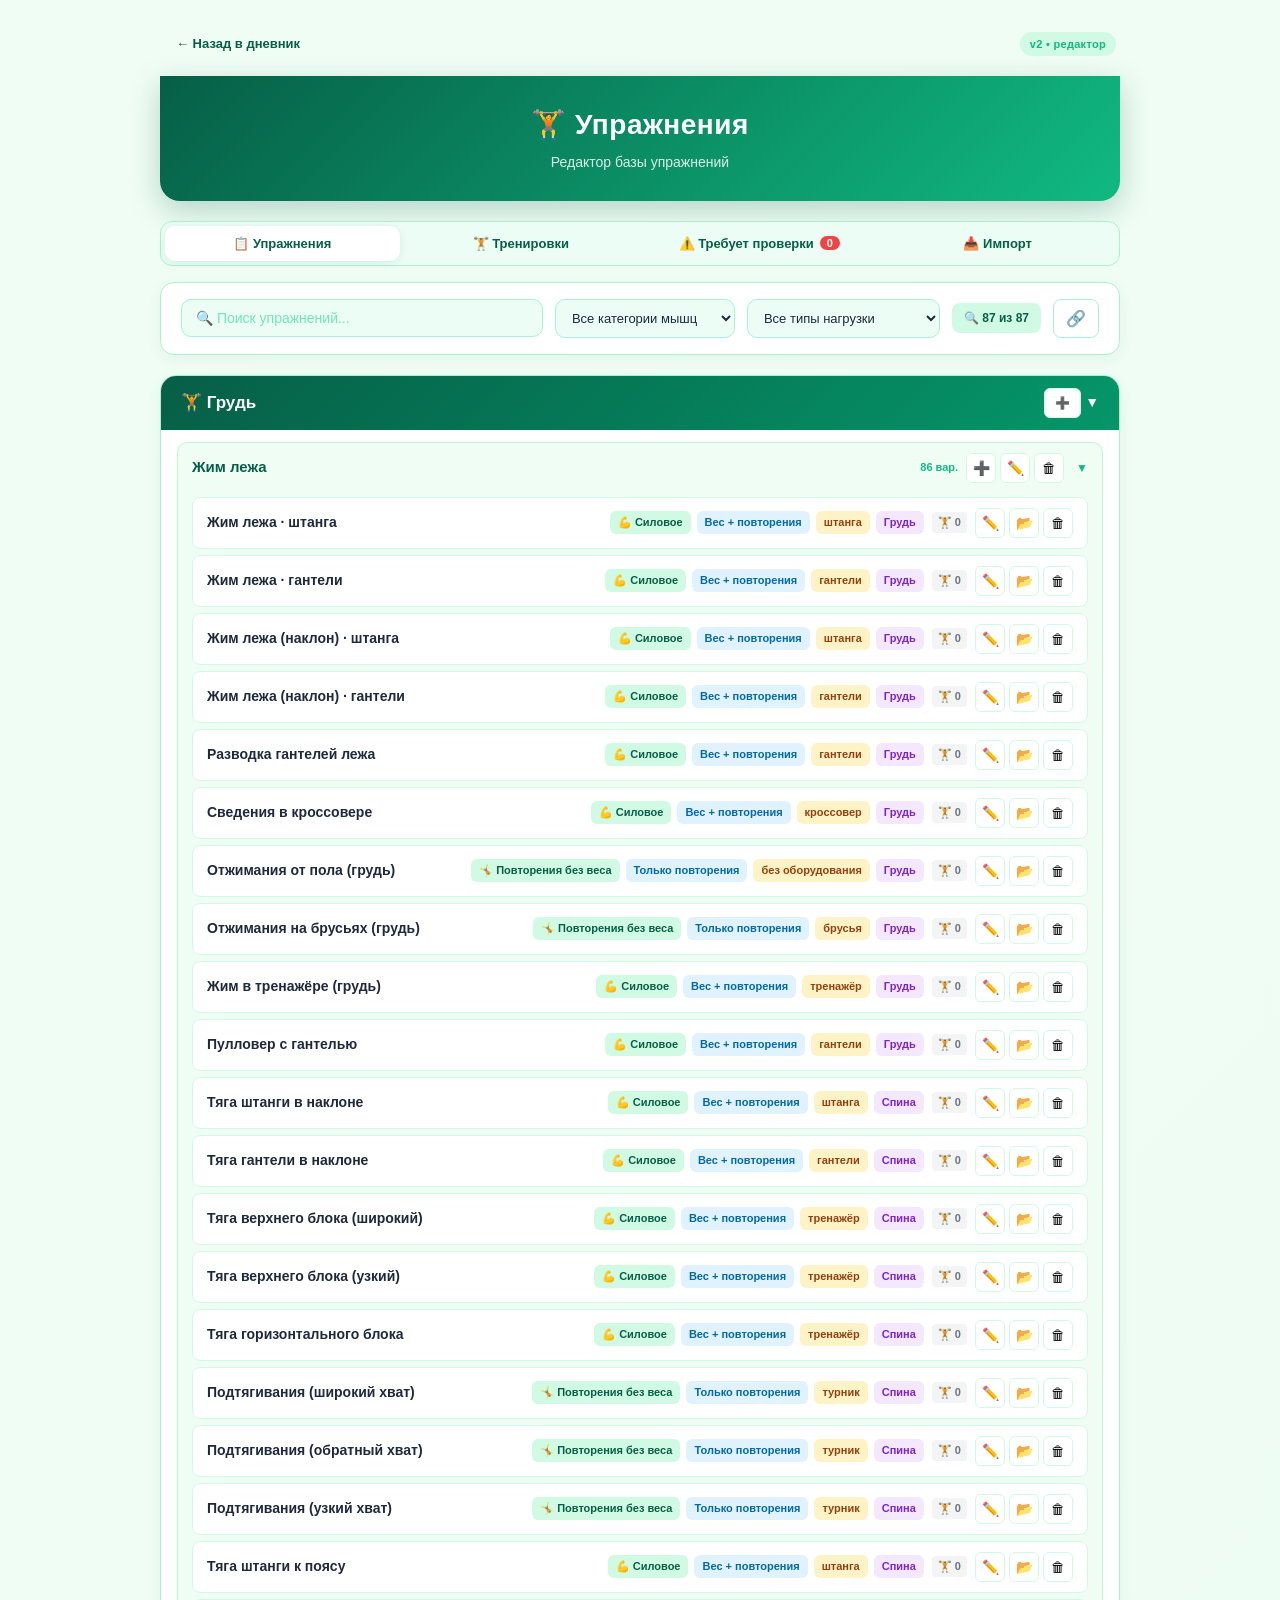
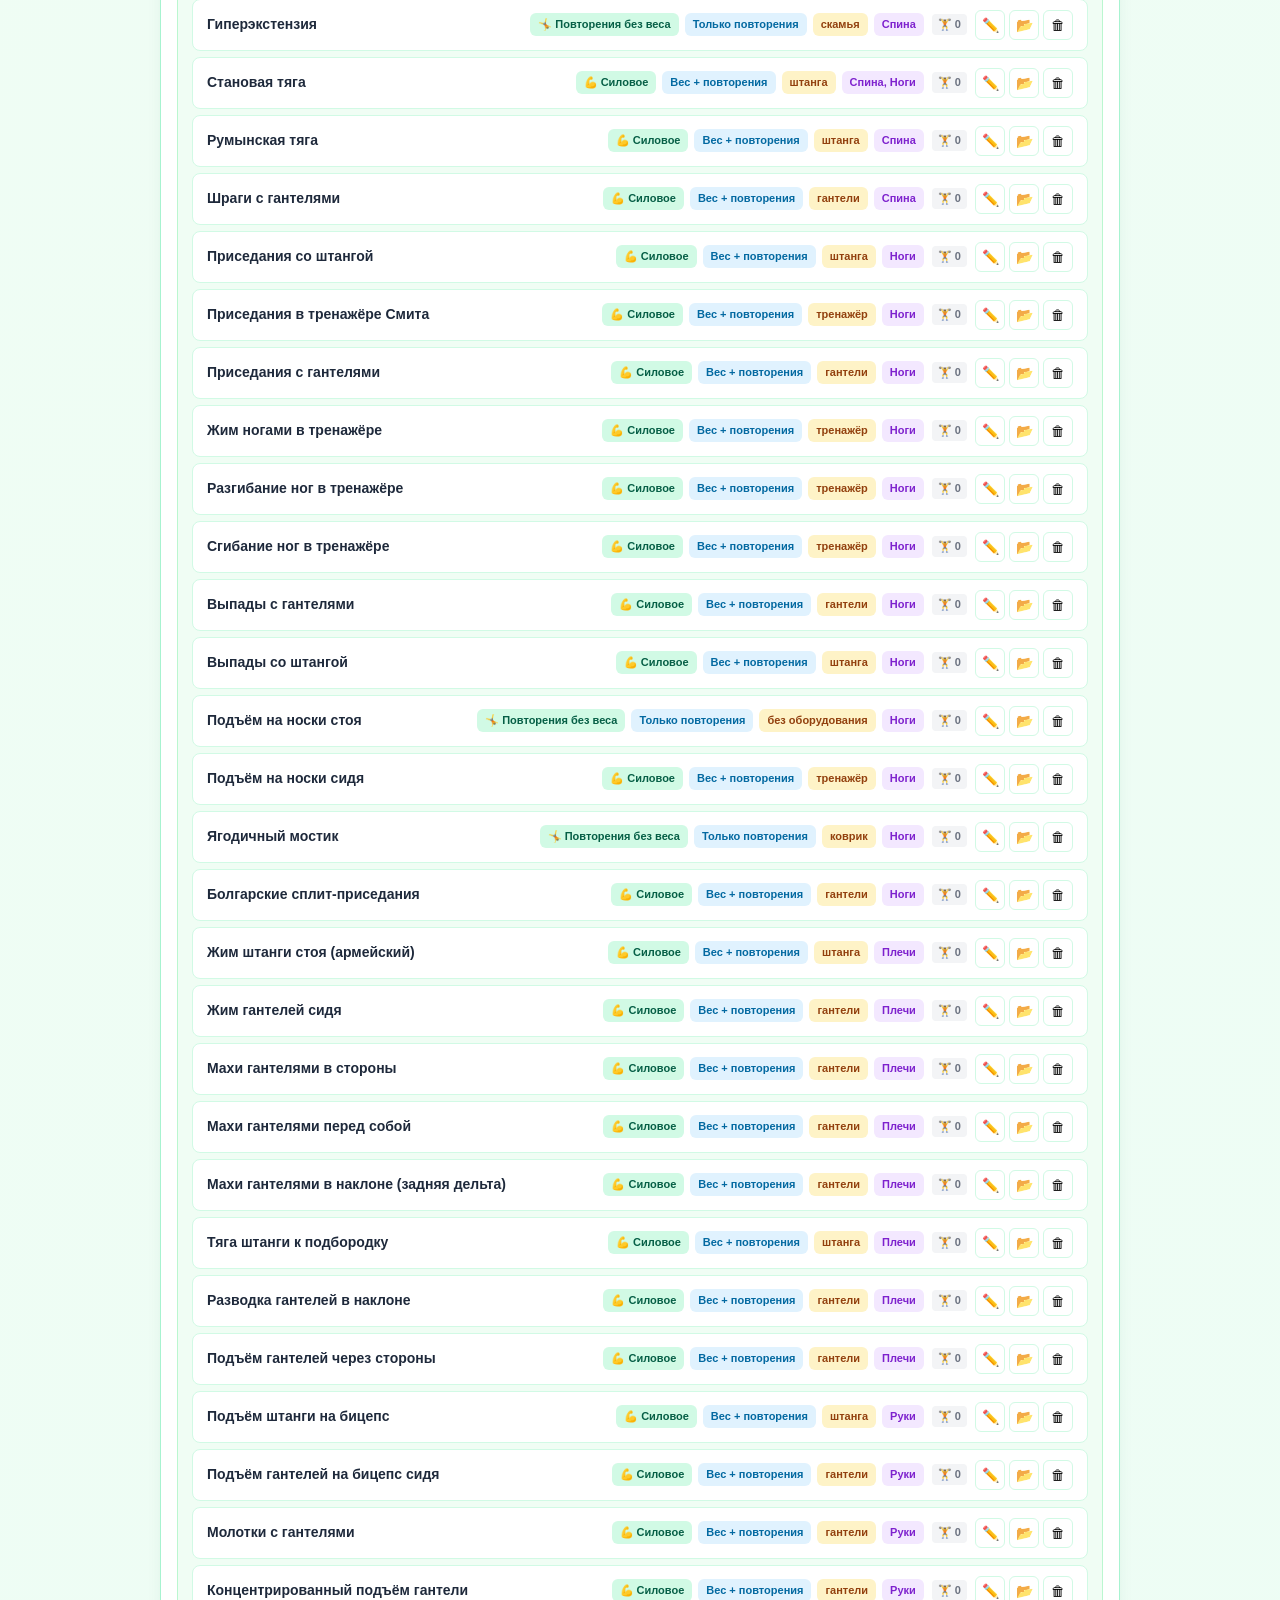
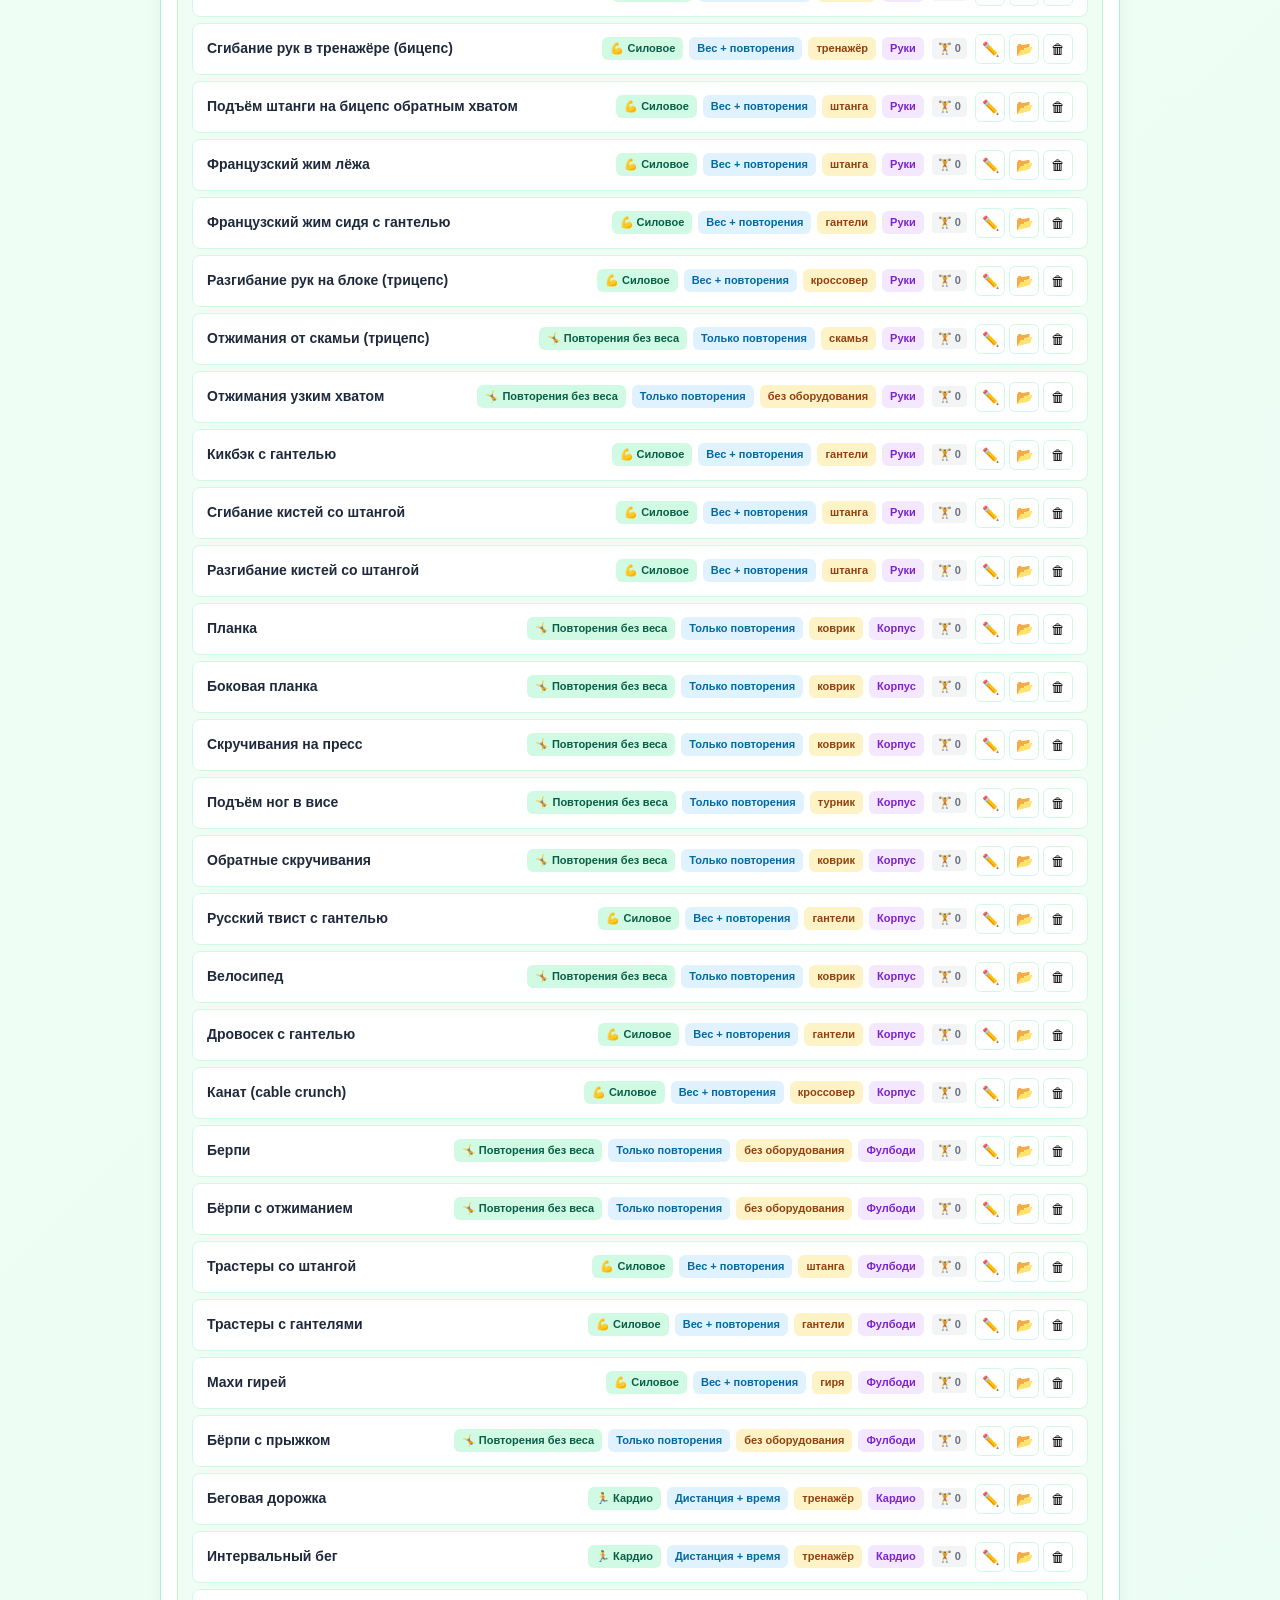
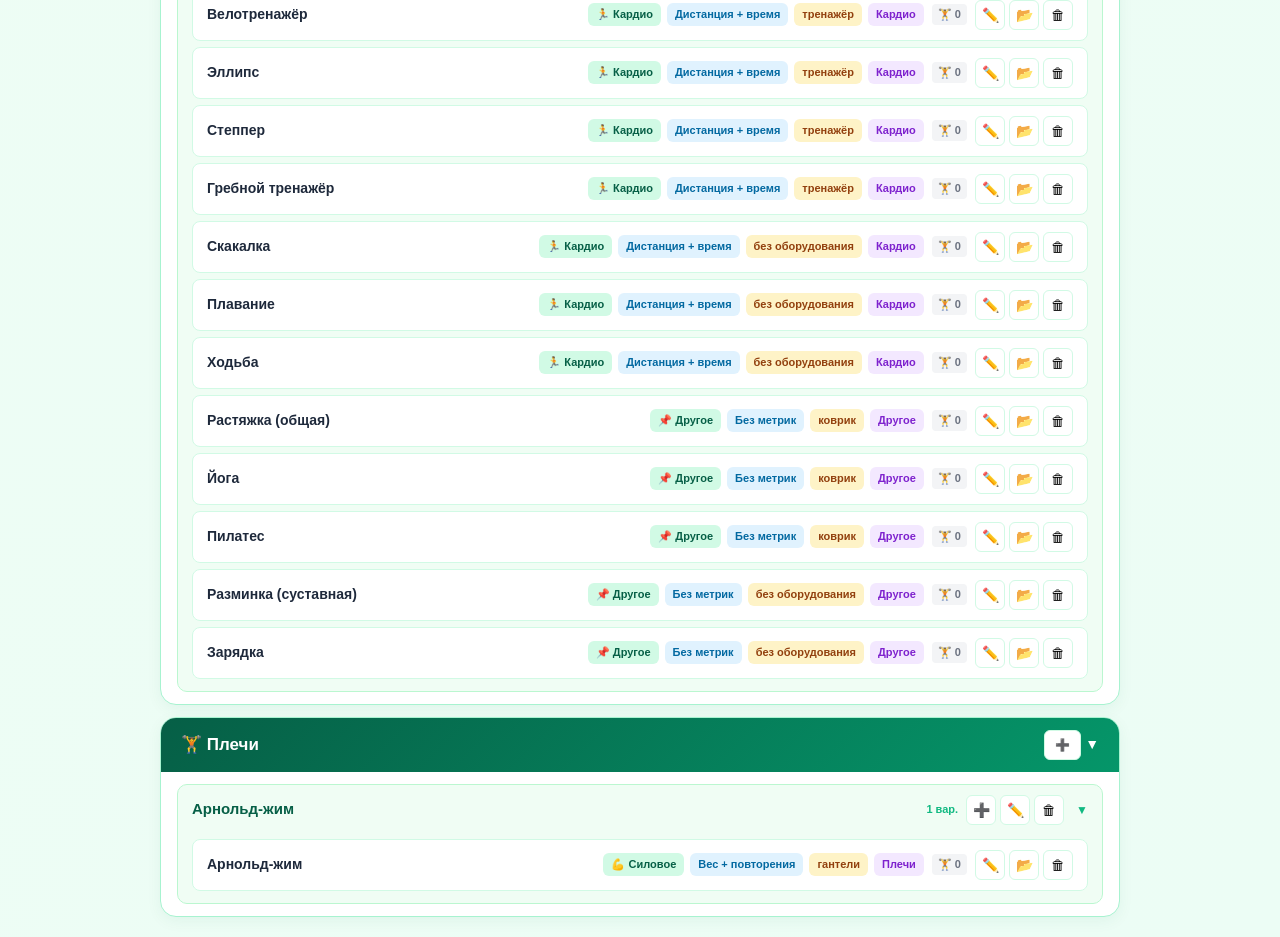
==== commit 71b36f94: "feat: таб «Тренировки» — список сохранённых тренировок с деталями - Новая вкладка «🏋️ Тренировки» с " ====
--- a/exercises-v2.html
+++ b/exercises-v2.html
@@ -32,6 +32,7 @@
     <!-- Табы -->
     <div class="v2-tabs">
       <button class="v2-tab active" id="v2-tab-exercises" onclick="switchTab('exercises')">📋 Упражнения</button>
+      <button class="v2-tab" id="v2-tab-workouts" onclick="switchTab('workouts')">🏋️ Тренировки</button>
       <button class="v2-tab" id="v2-tab-review" onclick="switchTab('review')">⚠️ Требует проверки <span class="v2-tab-badge" id="v2-review-count">0</span></button>
       <button class="v2-tab" id="v2-tab-import" onclick="switchTab('import')">📥 Импорт</button>
     </div>
@@ -70,6 +71,23 @@
     </div>
   </div>
 
+  <!-- Вкладка: Тренировки -->
+  <div class="v2-tab-content" id="v2-tab-content-workouts">
+    <div class="v2-controls">
+      <div class="v2-search-wrap">
+        <input type="text" class="v2-search" id="v2-workout-search" placeholder="🔍 Поиск по дате..." oninput="renderWorkoutList()">
+      </div>
+      <div class="v2-stats" id="v2-workout-stats"></div>
+    </div>
+    <div class="v2-list" id="v2-workout-list">
+      <div class="v2-empty">
+        <div class="v2-empty-icon">🏋️</div>
+        <div class="v2-empty-title">Нет тренировок</div>
+        <div class="v2-empty-text">Импортируйте первую тренировку на вкладке «Импорт».</div>
+      </div>
+    </div>
+  </div>
+
   <!-- Вкладка: Требует проверки -->
   <div class="v2-tab-content" id="v2-tab-content-review">
     <div class="v2-controls">
@@ -84,7 +102,6 @@
         <div class="v2-empty-title">Нет записей</div>
         <div class="v2-empty-text">Сюда попадают названия упражнений, которые не удалось распознать.</div>
       </div>
-    </div>
     </div>
   </div>
 
@@ -117,6 +134,7 @@
     </div>
     <div id="v2-import-preview"></div>
   </div>
+</div>
 
   <!-- ===== МОДАЛКА: Базовое упражнение (создание/редактирование) ===== -->
   <div class="v2-modal-overlay" id="v2-modal-base" onclick="if(event.target===this)closeModal('v2-modal-base')">
@@ -349,6 +367,7 @@
       renderExerciseList();
       populateFilterOptions();
       renderUnmatchedList();
+      renderWorkoutList();
     }, 100);
   </script>
 </body>
--- a/css/workouts-v2.css
+++ b/css/workouts-v2.css
@@ -609,6 +609,13 @@
   margin-bottom: 16px;
 }
 
+.v2-import-success-actions {
+  display: flex;
+  gap: 8px;
+  justify-content: center;
+  flex-wrap: wrap;
+}
+
 .v2-import-error {
   background: #fef2f2;
   border: 1px solid #fca5a5;
@@ -618,6 +625,124 @@
   font-size: 13px;
   font-weight: 600;
   margin-bottom: 12px;
+}
+
+/* ===== Workout List ===== */
+
+.v2-workout-card {
+  background: white;
+  border-radius: 14px;
+  overflow: hidden;
+  box-shadow: 0 4px 15px rgba(6, 95, 70, 0.06);
+  border: 1px solid #a7f3d0;
+}
+
+.v2-workout-header {
+  background: linear-gradient(135deg, #065f46 0%, #059669 100%);
+  color: white;
+  padding: 14px 20px;
+  display: flex;
+  align-items: center;
+  gap: 12px;
+  cursor: pointer;
+  user-select: none;
+  transition: background 0.2s;
+}
+
+.v2-workout-header:hover {
+  background: linear-gradient(135deg, #047857 0%, #059669 100%);
+}
+
+.v2-workout-header-left {
+  display: flex;
+  align-items: center;
+  gap: 16px;
+  flex: 1;
+  flex-wrap: wrap;
+}
+
+.v2-workout-date {
+  font-size: 16px;
+  font-weight: 700;
+}
+
+.v2-workout-meta {
+  font-size: 12px;
+  opacity: 0.85;
+}
+
+.v2-workout-toggle {
+  font-size: 14px;
+  transition: transform 0.2s;
+}
+
+.v2-workout-card.collapsed .v2-workout-toggle {
+  transform: rotate(-90deg);
+}
+
+.v2-workout-card.collapsed .v2-workout-body {
+  display: none;
+}
+
+.v2-workout-body {
+  padding: 14px 20px;
+}
+
+.v2-workout-entry {
+  padding: 10px 0;
+  border-bottom: 1px solid #ecfdf5;
+}
+
+.v2-workout-entry:last-child {
+  border-bottom: none;
+}
+
+.v2-workout-entry-header {
+  display: flex;
+  align-items: center;
+  gap: 10px;
+  margin-bottom: 6px;
+}
+
+.v2-workout-entry-num {
+  font-size: 11px;
+  font-weight: 700;
+  color: #10b981;
+  background: #d1fae5;
+  width: 22px;
+  height: 22px;
+  border-radius: 50%;
+  display: flex;
+  align-items: center;
+  justify-content: center;
+  flex-shrink: 0;
+}
+
+.v2-workout-entry-name {
+  font-weight: 600;
+  font-size: 14px;
+  color: #1e293b;
+}
+
+.v2-workout-entry-sets {
+  display: flex;
+  gap: 6px;
+  flex-wrap: wrap;
+  padding-left: 32px;
+}
+
+.v2-workout-note {
+  font-size: 12px;
+  color: #6b7280;
+  padding: 8px 0 4px;
+  border-top: 1px solid #ecfdf5;
+  margin-top: 8px;
+}
+
+.v2-workout-actions {
+  padding-top: 8px;
+  display: flex;
+  gap: 6px;
 }
 
 /* ===== Controls (search + filters) ===== */
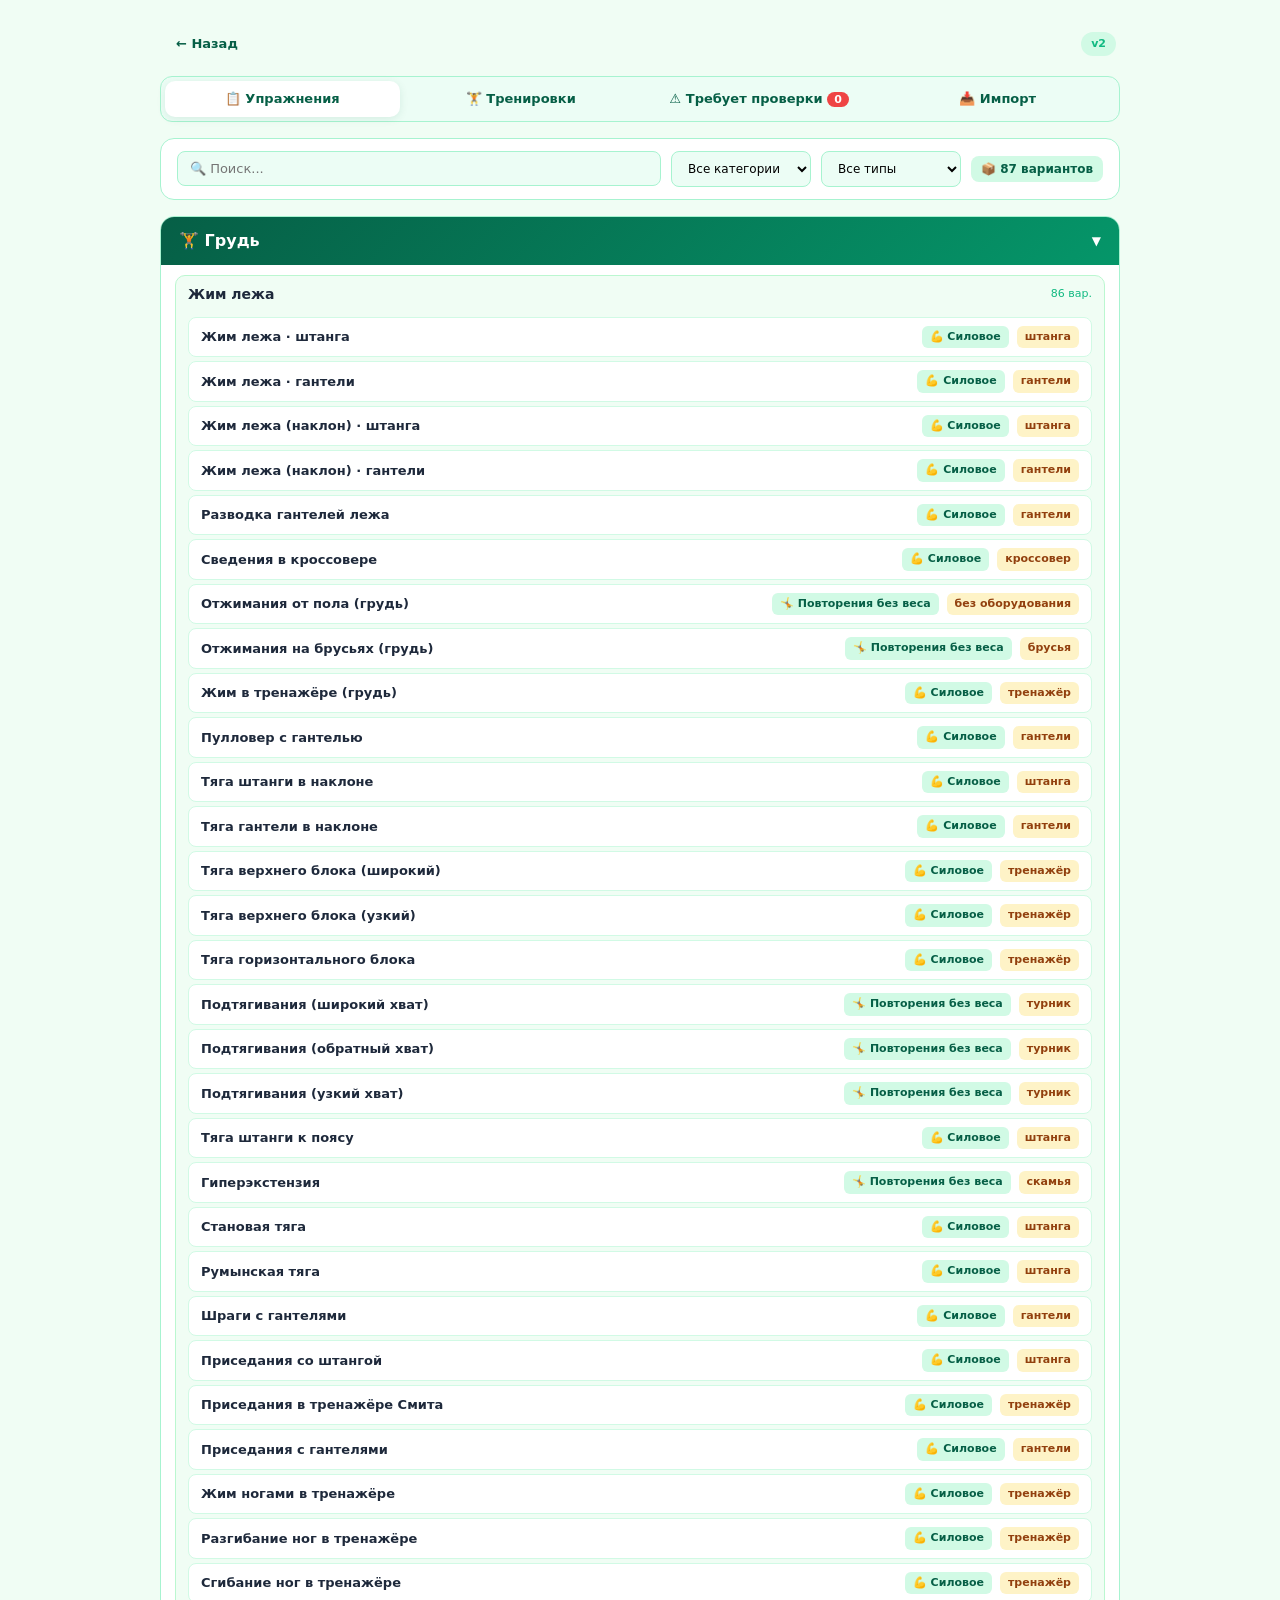
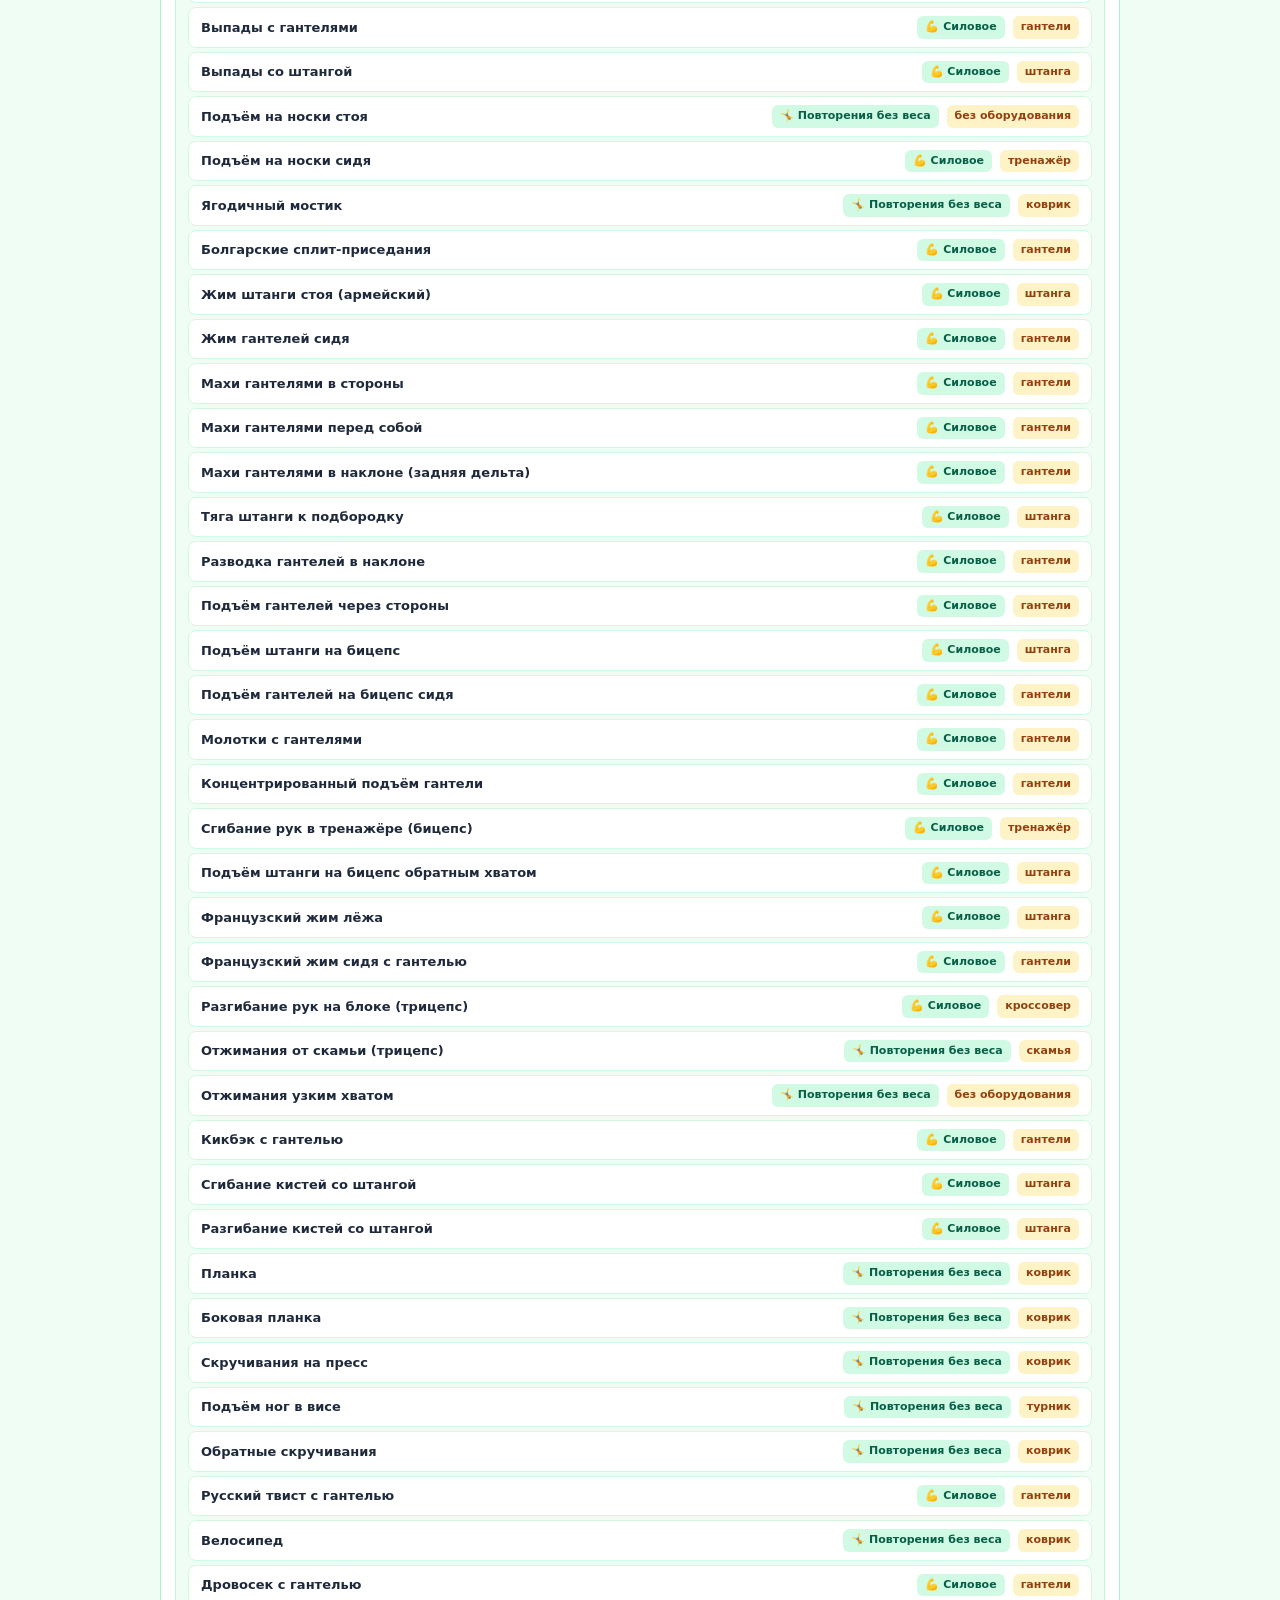
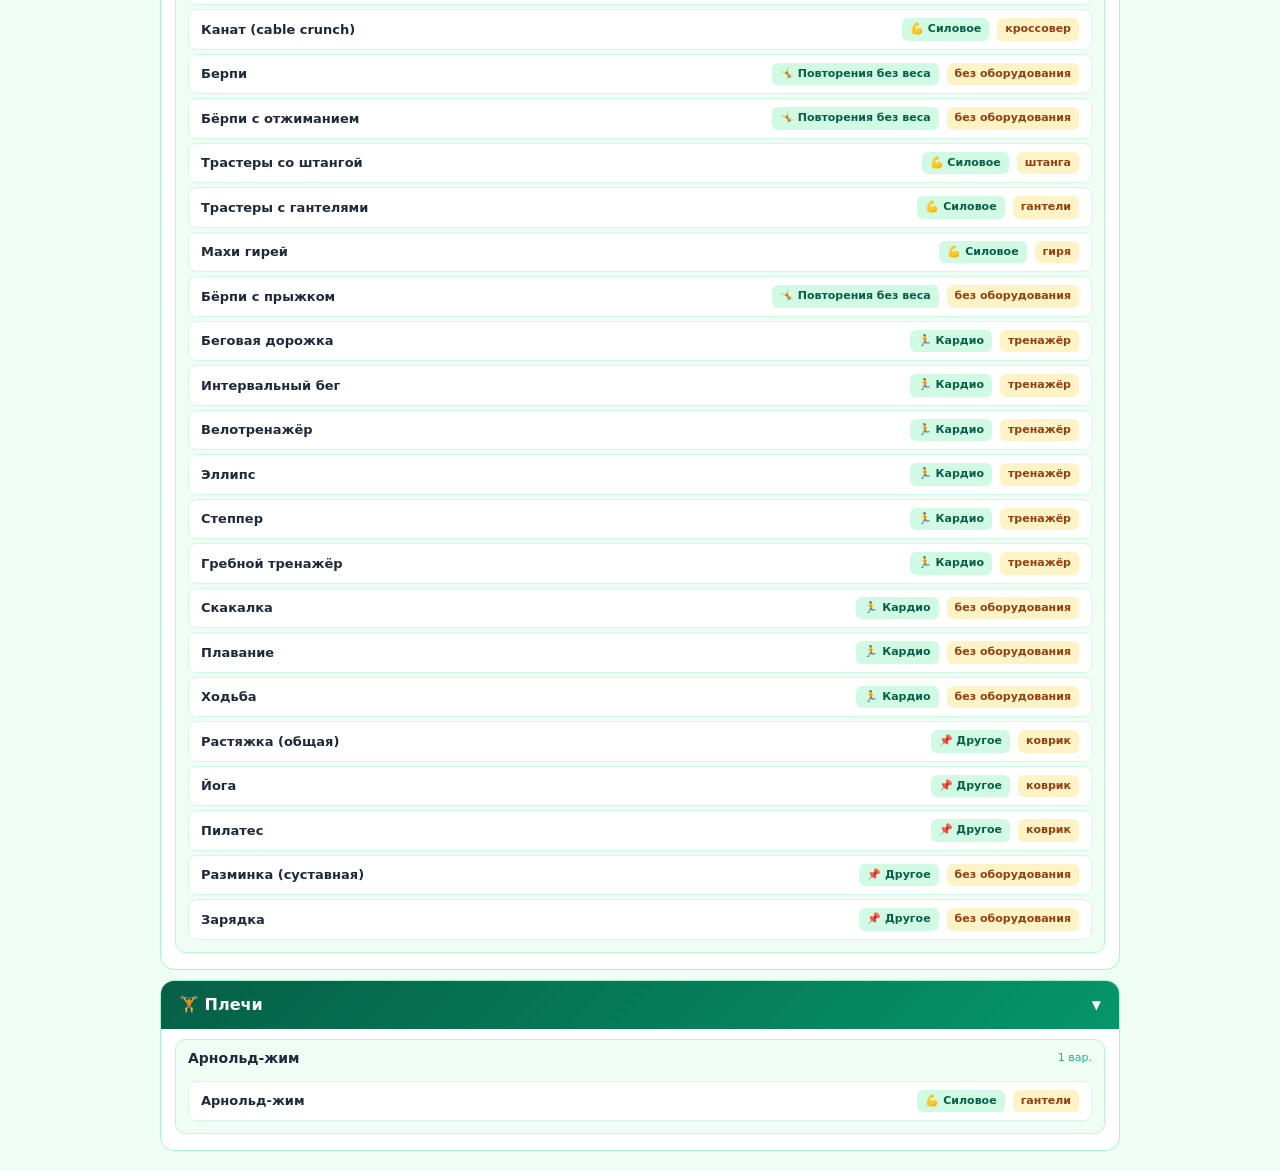
==== commit c16aa55a: "переписано всё с нуля: простой и надёжный код - workouts-ui.js удалён (весь UI теперь в workout-impo" ====
--- a/exercises-v2.html
+++ b/exercises-v2.html
@@ -3,372 +3,81 @@
 <head>
 <meta charset="UTF-8">
 <meta name="viewport" content="width=device-width, initial-scale=1.0">
-<title>Core — Упражнения (v2)</title>
-<!-- Новая система тренировок -->
+<title>Core — Тренировки v2</title>
 <script src="js/workouts-new/workouts-schema.js"></script>
 <script src="js/workouts-new/workouts-store.js"></script>
 <script src="js/workouts-new/workouts-seed.js"></script>
 <script src="js/workouts-new/workouts-init.js"></script>
-<!-- UI новой системы -->
-<script src="js/workouts-new/workouts-ui.js"></script>
-<!-- Парсер и импортёр -->
 <script src="js/workouts-new/workout-parser.js"></script>
 <script src="js/workouts-new/workout-importer.js"></script>
-<!-- Стили новой системы -->
 <link rel="stylesheet" href="css/workouts-v2.css">
 </head>
 <body>
-  <div class="v2-container">
-    <div class="v2-top-bar">
-      <a href="index.html" class="v2-back-link">← Назад в дневник</a>
-      <span class="v2-badge">v2 • редактор</span>
+<div class="v2-container">
+
+  <div class="v2-top-bar">
+    <a href="index.html" class="v2-back-link">← Назад</a>
+    <span class="v2-badge">v2</span>
+  </div>
+
+  <div class="v2-tabs">
+    <button class="v2-tab active" id="v2-tab-exercises" onclick="switchTab('exercises')">📋 Упражнения</button>
+    <button class="v2-tab" id="v2-tab-workouts" onclick="switchTab('workouts')">🏋️ Тренировки</button>
+    <button class="v2-tab" id="v2-tab-review" onclick="switchTab('review')">⚠️ Требует проверки <span class="v2-tab-badge" id="v2-review-count">0</span></button>
+    <button class="v2-tab" id="v2-tab-import" onclick="switchTab('import')">📥 Импорт</button>
+  </div>
+
+  <!-- 📋 Упражнения -->
+  <div class="v2-tab-content active" id="v2-tab-content-exercises">
+    <div class="v2-controls">
+      <input type="text" class="v2-search" id="v2-search" placeholder="🔍 Поиск..." oninput="renderExList()">
+      <select class="v2-filter" id="v2-filter-muscle" onchange="renderExList()"></select>
+      <select class="v2-filter" id="v2-filter-load" onchange="renderExList()">
+        <option value="all">Все типы</option>
+        <option value="strength">💪 Силовое</option>
+        <option value="cardio">🏃 Кардио</option>
+        <option value="bodyweight">🤸 Без веса</option>
+        <option value="other">📌 Другое</option>
+      </select>
+      <span class="v2-stats" id="v2-stats"></span>
     </div>
-
-    <header class="v2-header">
-      <h1>🏋️ Упражнения</h1>
-      <div class="v2-subtitle">Редактор базы упражнений</div>
-    </header>
-
-    <!-- Табы -->
-    <div class="v2-tabs">
-      <button class="v2-tab active" id="v2-tab-exercises" onclick="switchTab('exercises')">📋 Упражнения</button>
-      <button class="v2-tab" id="v2-tab-workouts" onclick="switchTab('workouts')">🏋️ Тренировки</button>
-      <button class="v2-tab" id="v2-tab-review" onclick="switchTab('review')">⚠️ Требует проверки <span class="v2-tab-badge" id="v2-review-count">0</span></button>
-      <button class="v2-tab" id="v2-tab-import" onclick="switchTab('import')">📥 Импорт</button>
-    </div>
-
-    <!-- Вкладка: Упражнения -->
-    <div class="v2-tab-content active" id="v2-tab-content-exercises">
-      <!-- Поиск и фильтры -->
-    <div class="v2-controls">
-      <div class="v2-search-wrap">
-        <input type="text" class="v2-search" id="v2-search" placeholder="🔍 Поиск упражнений..." oninput="renderExerciseList()">
-      </div>
-      <div class="v2-filter-wrap">
-        <select class="v2-filter" id="v2-filter-muscle" onchange="renderExerciseList()">
-          <option value="all">Все категории мышц</option>
-        </select>
-      </div>
-      <div class="v2-filter-wrap">
-        <select class="v2-filter" id="v2-filter-load" onchange="renderExerciseList()">
-          <option value="all">Все типы нагрузки</option>
-          <option value="strength">💪 Силовое</option>
-          <option value="cardio">🏃 Кардио</option>
-          <option value="bodyweight">🤸 Повторения без веса</option>
-          <option value="other">📌 Другое</option>
-        </select>
-      </div>
-      <div class="v2-stats" id="v2-stats"></div>
-      <button class="v2-btn v2-btn-outline" onclick="openMergeBasesModal()" title="Объединить базовые упражнения">🔗</button>
-    </div>
-
-    <!-- Список упражнений -->
     <div class="v2-list" id="v2-exercise-list">
-      <div class="v2-empty">
-        <div class="v2-empty-icon">🏋️</div>
-        <div class="v2-empty-title">Загрузка...</div>
-      </div>
+      <div class="v2-empty"><div class="v2-empty-icon">🏋️</div><div class="v2-empty-title">Загрузка...</div></div>
     </div>
   </div>
 
-  <!-- Вкладка: Тренировки -->
+  <!-- 🏋️ Тренировки -->
   <div class="v2-tab-content" id="v2-tab-content-workouts">
-    <div class="v2-controls">
-      <div class="v2-search-wrap">
-        <input type="text" class="v2-search" id="v2-workout-search" placeholder="🔍 Поиск по дате..." oninput="renderWorkoutList()">
-      </div>
-      <div class="v2-stats" id="v2-workout-stats"></div>
-    </div>
     <div class="v2-list" id="v2-workout-list">
-      <div class="v2-empty">
-        <div class="v2-empty-icon">🏋️</div>
-        <div class="v2-empty-title">Нет тренировок</div>
-        <div class="v2-empty-text">Импортируйте первую тренировку на вкладке «Импорт».</div>
-      </div>
+      <div class="v2-empty"><div class="v2-empty-icon">🏋️</div><div class="v2-empty-title">Нет тренировок</div></div>
     </div>
   </div>
 
-  <!-- Вкладка: Требует проверки -->
+  <!-- ⚠️ Требует проверки -->
   <div class="v2-tab-content" id="v2-tab-content-review">
-    <div class="v2-controls">
-      <div class="v2-search-wrap">
-        <input type="text" class="v2-search" id="v2-review-search" placeholder="🔍 Поиск в записях..." oninput="renderUnmatchedList()">
-      </div>
-      <div class="v2-stats" id="v2-review-stats"></div>
-    </div>
     <div class="v2-list" id="v2-unmatched-list">
-      <div class="v2-empty">
-        <div class="v2-empty-icon">✅</div>
-        <div class="v2-empty-title">Нет записей</div>
-        <div class="v2-empty-text">Сюда попадают названия упражнений, которые не удалось распознать.</div>
-      </div>
+      <div class="v2-empty"><div class="v2-empty-icon">✅</div><div class="v2-empty-title">Нет записей</div></div>
     </div>
   </div>
 
-  <!-- Вкладка: Импорт тренировки -->
+  <!-- 📥 Импорт -->
   <div class="v2-tab-content" id="v2-tab-content-import">
-    <div class="v2-card">
-      <div class="v2-card-header">
-        <h3>📥 Импорт тренировки</h3>
-        <div class="v2-card-subtitle">Вставьте текст тренировки и нажмите «Разобрать»</div>
+    <div class="v2-import-card">
+      <div class="v2-import-meta">
+        <input type="date" id="v2-import-date">
+        <input type="number" id="v2-import-duration" placeholder="мин" min="0">
       </div>
-      <div class="v2-card-body">
-        <div class="v2-import-meta">
-          <div class="v2-import-meta-field">
-            <label>📅 Дата</label>
-            <input type="date" id="v2-import-date">
-          </div>
-          <div class="v2-import-meta-field">
-            <label>⏱ Длительность (мин)</label>
-            <input type="number" id="v2-import-duration" placeholder="0" min="0">
-          </div>
-        </div>
-        <div class="v2-import-textarea-wrap">
-          <textarea class="v2-import-textarea" id="v2-import-text" placeholder="Вставьте текст тренировки&#10;&#10;Пример:&#10;26 июля 2026, 60 мин&#10;1) Жим лежа · штанга&#10;80кг*8&#10;80кг*7&#10;75кг*8&#10;2) Приседания со штангой&#10;100кг*5&#10;100кг*5"></textarea>
-        </div>
-        <div class="v2-import-actions">
-          <button class="v2-btn v2-btn-primary" onclick="runParsing()">🔍 Разобрать</button>
-          <button class="v2-btn v2-btn-ghost" onclick="clearImportForm()">🗑 Очистить</button>
-        </div>
+      <textarea class="v2-import-ta" id="v2-import-text" placeholder="Вставьте текст тренировки&#10;&#10;26 июля 2026, 60 мин&#10;1) Жим лежа · штанга&#10;80кг*8&#10;80кг*7&#10;2) Приседания со штангой&#10;100кг*5"></textarea>
+      <div class="v2-import-actions">
+        <button class="v2-btn v2-btn-primary" onclick="runParse()">🔍 Разобрать</button>
+        <button class="v2-btn" onclick="clearImport()">🗑 Очистить</button>
       </div>
     </div>
     <div id="v2-import-preview"></div>
   </div>
+
 </div>
 
-  <!-- ===== МОДАЛКА: Базовое упражнение (создание/редактирование) ===== -->
-  <div class="v2-modal-overlay" id="v2-modal-base" onclick="if(event.target===this)closeModal('v2-modal-base')">
-    <div class="v2-modal">
-      <div class="v2-modal-header">
-        <h3 class="v2-modal-title" id="v2-modal-base-title">➕ Создать базовое упражнение</h3>
-        <button class="v2-modal-close" onclick="closeModal('v2-modal-base')">✕</button>
-      </div>
-      <div class="v2-modal-body">
-        <div class="v2-form-grid">
-          <div class="v2-form-field full">
-            <label>📛 Название</label>
-            <input type="text" id="v2-f-base-name" placeholder="Например: Жим лежа">
-          </div>
-          <div class="v2-form-field full">
-            <label>🏋️ Категории мышц (можно выбрать несколько)</label>
-            <div class="v2-checkbox-group" id="v2-f-base-muscles"></div>
-          </div>
-        </div>
-      </div>
-      <div class="v2-modal-footer">
-        <button class="v2-btn" onclick="closeModal('v2-modal-base')">Отмена</button>
-        <button class="v2-btn v2-btn-primary" onclick="saveBaseExercise()">💾 Сохранить</button>
-      </div>
-    </div>
-  </div>
-
-  <!-- ===== МОДАЛКА: Вариант (создание/редактирование) ===== -->
-  <div class="v2-modal-overlay" id="v2-modal-variant" onclick="if(event.target===this)closeModal('v2-modal-variant')">
-    <div class="v2-modal">
-      <div class="v2-modal-header">
-        <h3 class="v2-modal-title" id="v2-modal-variant-title">➕ Создать вариант</h3>
-        <button class="v2-modal-close" onclick="closeModal('v2-modal-variant')">✕</button>
-      </div>
-      <div class="v2-modal-body">
-        <div class="v2-form-grid">
-          <div class="v2-form-field full">
-            <label>📛 Название</label>
-            <input type="text" id="v2-f-var-name" placeholder="Например: Жим лежа · штанга">
-          </div>
-          <div class="v2-form-field">
-            <label>💪 Тип нагрузки</label>
-            <select id="v2-f-var-load" onchange="onVariantLoadChange()">
-              <option value="strength">💪 Силовое</option>
-              <option value="cardio">🏃 Кардио</option>
-              <option value="bodyweight">🤸 Повторения без веса</option>
-              <option value="other">📌 Другое</option>
-            </select>
-          </div>
-          <div class="v2-form-field">
-            <label>📐 Тип измерения</label>
-            <select id="v2-f-var-measurement">
-              <option value="weight_reps">Вес + повторения</option>
-              <option value="time">Время</option>
-              <option value="distance_time">Дистанция + время</option>
-              <option value="reps_only">Только повторения</option>
-              <option value="weight_time">Вес + время</option>
-              <option value="distance_only">Только дистанция</option>
-              <option value="time_reps">Время + повторения</option>
-              <option value="none">Без метрик</option>
-            </select>
-          </div>
-          <div class="v2-form-field">
-            <label>🔧 Оборудование</label>
-            <select id="v2-f-var-equipment"></select>
-          </div>
-          <div class="v2-form-field full">
-            <label>🏋️ Мышцы (можно выбрать несколько)</label>
-            <div class="v2-checkbox-group" id="v2-f-var-muscles"></div>
-          </div>
-        </div>
-      </div>
-      <div class="v2-modal-footer">
-        <button class="v2-btn" onclick="closeModal('v2-modal-variant')">Отмена</button>
-        <button class="v2-btn v2-btn-primary" onclick="saveVariant()">💾 Сохранить</button>
-      </div>
-    </div>
-  </div>
-
-  <!-- ===== МОДАЛКА: Перенос варианта ===== -->
-  <div class="v2-modal-overlay" id="v2-modal-move" onclick="if(event.target===this)closeModal('v2-modal-move')">
-    <div class="v2-modal">
-      <div class="v2-modal-header">
-        <h3 class="v2-modal-title">📂 Перенести вариант</h3>
-        <button class="v2-modal-close" onclick="closeModal('v2-modal-move')">✕</button>
-      </div>
-      <div class="v2-modal-body">
-        <div class="v2-form-grid">
-          <div class="v2-form-field full">
-            <label>📝 Вариант</label>
-            <div class="v2-modal-info" id="v2-move-variant-name"></div>
-          </div>
-          <div class="v2-form-field full">
-            <label>🎯 Перенести в базовое упражнение</label>
-            <select id="v2-f-move-base"></select>
-          </div>
-        </div>
-      </div>
-      <div class="v2-modal-footer">
-        <button class="v2-btn" onclick="closeModal('v2-modal-move')">Отмена</button>
-        <button class="v2-btn v2-btn-primary" onclick="saveMoveVariant()">💾 Перенести</button>
-      </div>
-    </div>
-  </div>
-
-  <!-- ===== МОДАЛКА: Объединение базовых упражнений ===== -->
-  <div class="v2-modal-overlay" id="v2-modal-merge" onclick="if(event.target===this)closeModal('v2-modal-merge')">
-    <div class="v2-modal">
-      <div class="v2-modal-header">
-        <h3 class="v2-modal-title">🔗 Объединить базовые упражнения</h3>
-        <button class="v2-modal-close" onclick="closeModal('v2-modal-merge')">✕</button>
-      </div>
-      <div class="v2-modal-body">
-        <div class="v2-form-grid">
-          <div class="v2-form-field full">
-            <label>📦 Источник (будет удалён после объединения)</label>
-            <select id="v2-f-merge-source"></select>
-          </div>
-          <div class="v2-form-field full">
-            <label>🎯 Цель (все варианты перейдут сюда)</label>
-            <select id="v2-f-merge-target"></select>
-          </div>
-          <div class="v2-form-field full">
-            <div class="v2-warning">
-              ⚠️ Все варианты из источника будут перенесены в цель. Источник будет удалён.
-            </div>
-          </div>
-        </div>
-      </div>
-      <div class="v2-modal-footer">
-        <button class="v2-btn" onclick="closeModal('v2-modal-merge')">Отмена</button>
-        <button class="v2-btn v2-btn-danger" onclick="saveMergeBases()">🔗 Объединить</button>
-      </div>
-    </div>
-  </div>
-
-  <!-- ===== МОДАЛКА: Привязать несопоставленную запись к варианту ===== -->
-  <div class="v2-modal-overlay" id="v2-modal-resolve" onclick="if(event.target===this)closeModal('v2-modal-resolve')">
-    <div class="v2-modal">
-      <div class="v2-modal-header">
-        <h3 class="v2-modal-title">🔗 Привязать к варианту</h3>
-        <button class="v2-modal-close" onclick="closeModal('v2-modal-resolve')">✕</button>
-      </div>
-      <div class="v2-modal-body">
-        <div class="v2-form-grid">
-          <div class="v2-form-field full">
-            <label>📝 Запись</label>
-            <div class="v2-modal-info" id="v2-resolve-entry-name"></div>
-          </div>
-          <div class="v2-form-field full">
-            <label>🎯 Выберите существующий вариант</label>
-            <select id="v2-f-resolve-variant"></select>
-          </div>
-          <div class="v2-form-field full">
-            <div class="v2-info-text">
-              После привязки система запомнит соответствие и в будущем будет распознавать это название автоматически.
-            </div>
-          </div>
-        </div>
-      </div>
-      <div class="v2-modal-footer">
-        <button class="v2-btn" onclick="closeModal('v2-modal-resolve')">Отмена</button>
-        <button class="v2-btn v2-btn-primary" onclick="saveResolveUnmatched()">🔗 Привязать</button>
-      </div>
-    </div>
-  </div>
-
-  <!-- ===== МОДАЛКА: Создать вариант из несопоставленной записи ===== -->
-  <div class="v2-modal-overlay" id="v2-modal-create-from-unmatched" onclick="if(event.target===this)closeModal('v2-modal-create-from-unmatched')">
-    <div class="v2-modal">
-      <div class="v2-modal-header">
-        <h3 class="v2-modal-title">➕ Создать вариант из записи</h3>
-        <button class="v2-modal-close" onclick="closeModal('v2-modal-create-from-unmatched')">✕</button>
-      </div>
-      <div class="v2-modal-body">
-        <div class="v2-form-grid">
-          <div class="v2-form-field full">
-            <label>📝 Запись</label>
-            <div class="v2-modal-info" id="v2-create-from-entry-name"></div>
-          </div>
-          <div class="v2-form-field full">
-            <label>📛 Название варианта</label>
-            <input type="text" id="v2-f-create-var-name" placeholder="Название варианта">
-          </div>
-          <div class="v2-form-field full">
-            <label>🎯 Базовое упражнение</label>
-            <select id="v2-f-create-var-base"></select>
-          </div>
-          <div class="v2-form-field">
-            <label>💪 Тип нагрузки</label>
-            <select id="v2-f-create-var-load" onchange="onVariantLoadChange()">
-              <option value="strength">💪 Силовое</option>
-              <option value="cardio">🏃 Кардио</option>
-              <option value="bodyweight">🤸 Повторения без веса</option>
-              <option value="other">📌 Другое</option>
-            </select>
-          </div>
-          <div class="v2-form-field">
-            <label>📐 Тип измерения</label>
-            <select id="v2-f-create-var-measurement">
-              <option value="weight_reps">Вес + повторения</option>
-              <option value="time">Время</option>
-              <option value="distance_time">Дистанция + время</option>
-              <option value="reps_only">Только повторения</option>
-              <option value="weight_time">Вес + время</option>
-              <option value="distance_only">Только дистанция</option>
-              <option value="time_reps">Время + повторения</option>
-              <option value="none">Без метрик</option>
-            </select>
-          </div>
-          <div class="v2-form-field">
-            <label>🔧 Оборудование</label>
-            <select id="v2-f-create-var-equipment"></select>
-          </div>
-          <div class="v2-form-field full">
-            <label>🏋️ Мышцы (можно выбрать несколько)</label>
-            <div class="v2-checkbox-group" id="v2-f-create-var-muscles"></div>
-          </div>
-        </div>
-      </div>
-      <div class="v2-modal-footer">
-        <button class="v2-btn" onclick="closeModal('v2-modal-create-from-unmatched')">Отмена</button>
-        <button class="v2-btn v2-btn-primary" onclick="saveCreateVariantFromUnmatched()">💾 Создать</button>
-      </div>
-    </div>
-  </div>
-
-  <script>    
-    setTimeout(() => {
-      renderExerciseList();
-      populateFilterOptions();
-      renderUnmatchedList();
-      renderWorkoutList();
-    }, 100);
-  </script>
+<script>setTimeout(initV2, 100);</script>
 </body>
-</html>+</html>
--- a/css/workouts-v2.css
+++ b/css/workouts-v2.css
@@ -1,1412 +1,113 @@
-/* ============================================
- * 🏋️ НОВАЯ СИСТЕМА ТРЕНИРОВОК (v2) — СТИЛИ
- * ============================================ */
-
 * { box-sizing: border-box; }
 body {
-  font-family: 'Segoe UI', -apple-system, BlinkMacSystemFont, Roboto, sans-serif;
-  background: linear-gradient(135deg, #f0fdf4 0%, #ecfdf5 100%);
+  font-family: 'Segoe UI', system-ui, sans-serif;
+  background: #f0fdf4;
   color: #1e293b;
   margin: 0;
   padding: 20px 5%;
   line-height: 1.5;
 }
+.v2-container { max-width: 960px; margin: 0 auto; }
 
-.v2-container {
-  max-width: 960px;
-  margin: 0 auto;
-}
+.v2-top-bar { display: flex; align-items: center; justify-content: space-between; padding: 8px 4px; margin-bottom: 8px; }
+.v2-back-link { color: #065f46; font-size: 13px; font-weight: 600; text-decoration: none; padding: 6px 12px; border-radius: 8px; }
+.v2-back-link:hover { background: #d1fae5; }
+.v2-badge { font-size: 11px; font-weight: 700; color: #10b981; background: #d1fae5; padding: 4px 10px; border-radius: 12px; }
 
-/* ===== Top Bar (nav back link) ===== */
+/* табы */
+.v2-tabs { display: flex; gap: 4px; margin-bottom: 16px; background: #ecfdf5; border-radius: 12px; padding: 4px; border: 1px solid #a7f3d0; }
+.v2-tab { flex: 1; padding: 10px; border: none; border-radius: 10px; background: transparent; color: #065f46; font-size: 13px; font-weight: 600; font-family: inherit; cursor: pointer; text-align: center; transition: all 0.2s; }
+.v2-tab:hover { background: #d1fae5; }
+.v2-tab.active { background: white; color: #065f46; box-shadow: 0 2px 8px rgba(6,95,70,0.1); }
+.v2-tab-badge { background: #ef4444; color: white; font-size: 11px; font-weight: 700; padding: 1px 7px; border-radius: 10px; min-width: 20px; display: inline-block; }
+.v2-tab-content { display: none; }
+.v2-tab-content.active { display: block; }
 
-.v2-top-bar {
-  display: flex;
-  align-items: center;
-  justify-content: space-between;
-  padding: 8px 4px;
-  margin-bottom: 8px;
-}
+/* controls */
+.v2-controls { background: white; border-radius: 14px; padding: 12px 16px; margin-bottom: 16px; border: 1px solid #a7f3d0; display: flex; gap: 10px; flex-wrap: wrap; align-items: center; }
+.v2-search { flex: 1; min-width: 160px; padding: 9px 12px; border: 1.5px solid #a7f3d0; border-radius: 8px; font-size: 13px; font-family: inherit; background: #ecfdf5; }
+.v2-search:focus { outline: none; border-color: #10b981; }
+.v2-filter { padding: 9px 12px; border: 1.5px solid #a7f3d0; border-radius: 8px; font-size: 12px; font-family: inherit; background: #ecfdf5; cursor: pointer; min-width: 140px; }
+.v2-stats { font-size: 12px; color: #065f46; font-weight: 600; padding: 4px 10px; background: #d1fae5; border-radius: 8px; white-space: nowrap; }
 
-.v2-back-link {
-  color: #065f46;
-  font-size: 13px;
-  font-weight: 600;
-  text-decoration: none;
-  padding: 6px 12px;
-  border-radius: 8px;
-  transition: background 0.2s;
-}
+/* список */
+.v2-list { display: flex; flex-direction: column; gap: 10px; }
+.v2-empty { text-align: center; padding: 60px 20px; background: white; border-radius: 18px; border: 2px dashed #a7f3d0; }
+.v2-empty-icon { font-size: 48px; margin-bottom: 8px; }
+.v2-empty-title { font-size: 18px; font-weight: 700; color: #065f46; }
 
-.v2-back-link:hover {
-  background: #d1fae5;
-}
+/* muscle card */
+.v2-muscle-card { background: white; border-radius: 14px; overflow: hidden; border: 1px solid #a7f3d0; }
+.v2-muscle-header { background: linear-gradient(135deg,#065f46,#059669); color: white; padding: 12px 18px; font-size: 16px; font-weight: 700; cursor: pointer; display: flex; align-items: center; gap: 8px; user-select: none; }
+.v2-muscle-body { padding: 10px 14px; }
+.v2-muscle-card.collapsed .v2-muscle-body { display: none; }
 
-.v2-badge {
-  font-size: 11px;
-  font-weight: 700;
-  color: #10b981;
-  background: #d1fae5;
-  padding: 4px 10px;
-  border-radius: 12px;
-  letter-spacing: 0.3px;
-}
+/* base card */
+.v2-base-card { background: #f0fdf4; border: 1px solid #bbf7d0; border-radius: 10px; margin-bottom: 6px; overflow: hidden; }
+.v2-base-header { padding: 8px 12px; cursor: pointer; display: flex; align-items: center; gap: 8px; user-select: none; font-size: 14px; }
+.v2-base-header:hover { background: #dcfce7; }
+.v2-base-card.collapsed .v2-base-variants { display: none; }
+.v2-base-variants { padding: 4px 12px 8px; }
 
-/* ===== Header ===== */
+/* variant */
+.v2-variant { background: white; border: 1px solid #d1fae5; border-radius: 8px; padding: 8px 12px; margin-bottom: 4px; display: flex; gap: 8px; align-items: center; flex-wrap: wrap; }
+.v2-variant-name { font-weight: 600; font-size: 13px; flex: 1; min-width: 140px; }
+.v2-tag { font-size: 11px; font-weight: 600; padding: 3px 8px; border-radius: 6px; white-space: nowrap; }
+.v2-tag.load { background: #d1fae5; color: #065f46; }
+.v2-tag.equipment { background: #fef3c7; color: #92400e; }
 
-.v2-header {
-  background: linear-gradient(135deg, #065f46 0%, #10b981 100%);
-  color: white;
-  padding: 28px 30px;
-  border-radius: 0 0 20px 20px;
-  margin-bottom: 20px;
-  box-shadow: 0 10px 30px rgba(6, 95, 70, 0.25);
-  text-align: center;
-}
+/* buttons */
+.v2-btn { padding: 8px 16px; border-radius: 8px; font-size: 13px; font-weight: 600; font-family: inherit; border: 1.5px solid #a7f3d0; background: white; color: #065f46; cursor: pointer; display: inline-flex; align-items: center; gap: 4px; transition: all 0.15s; }
+.v2-btn:hover { background: #d1fae5; }
+.v2-btn-primary { background: #10b981; color: white; border-color: #059669; }
+.v2-btn-primary:hover { background: #059669; }
+.v2-btn-sm { padding: 5px 10px; font-size: 12px; }
+.v2-btn-ghost { background: transparent; border-color: transparent; color: #6b7280; }
+.v2-btn-ghost:hover { background: #f3f4f6; border-color: #d1d5db; color: #374151; }
 
-.v2-header h1 {
-  margin: 0 0 6px;
-  font-size: 28px;
-  letter-spacing: 0.5px;
-}
+/* review card */
+.v2-review-card { background: white; border-radius: 12px; padding: 14px 18px; border: 1px solid #fbbf24; border-left: 4px solid #f59e0b; }
+.v2-review-name { font-size: 15px; font-weight: 700; margin-bottom: 8px; }
+.v2-review-actions { display: flex; gap: 6px; align-items: center; flex-wrap: wrap; }
+.v2-review-select { flex: 1; min-width: 200px; padding: 7px 10px; border: 1.5px solid #fbbf24; border-radius: 6px; font-size: 12px; font-family: inherit; background: white; cursor: pointer; }
 
-.v2-subtitle {
-  opacity: 0.85;
-  font-size: 14px;
-}
+/* import */
+.v2-import-card { background: white; border-radius: 14px; padding: 18px 20px; border: 1px solid #a7f3d0; margin-bottom: 14px; }
+.v2-import-meta { display: flex; gap: 12px; margin-bottom: 12px; }
+.v2-import-meta input { padding: 9px 12px; border: 1.5px solid #a7f3d0; border-radius: 8px; font-size: 13px; font-family: inherit; background: #ecfdf5; }
+.v2-import-meta input:focus { outline: none; border-color: #10b981; }
+.v2-import-ta { width: 100%; min-height: 180px; padding: 12px; border: 1.5px solid #a7f3d0; border-radius: 10px; font-size: 13px; font-family: 'Consolas', monospace; line-height: 1.6; background: #ecfdf5; resize: vertical; margin-bottom: 10px; }
+.v2-import-ta:focus { outline: none; border-color: #10b981; }
+.v2-import-actions { display: flex; gap: 8px; }
 
-/* ===== Tabs ===== */
+/* preview */
+.v2-import-ex-list { display: flex; flex-direction: column; gap: 8px; }
+.v2-import-ex { background: white; border-radius: 12px; padding: 14px 18px; border: 1px solid #d1fae5; }
+.v2-import-ex.ok { border-left: 4px solid #10b981; }
+.v2-import-ex.new { border-left: 4px solid #f59e0b; background: #fffbeb; }
+.v2-import-ex-h { display: flex; align-items: center; gap: 10px; margin-bottom: 6px; }
+.v2-import-ex-n { font-size: 11px; font-weight: 700; color: #10b981; background: #d1fae5; width: 22px; height: 22px; border-radius: 50%; display: flex; align-items: center; justify-content: center; flex-shrink: 0; }
+.v2-import-ex-name { font-weight: 700; font-size: 14px; flex: 1; }
+.v2-import-ex-status { font-size: 11px; font-weight: 600; }
+.v2-import-ex.new .v2-import-ex-status { color: #92400e; }
+.v2-import-ex-sets { display: flex; gap: 6px; flex-wrap: wrap; margin-bottom: 6px; }
+.v2-import-ex-resolve { display: flex; gap: 6px; align-items: center; }
+.v2-set-badge { font-size: 11px; font-weight: 600; padding: 3px 8px; background: #f0fdf4; border: 1px solid #bbf7d0; border-radius: 6px; color: #065f46; white-space: nowrap; }
+.v2-import-done { text-align: center; padding: 40px; font-size: 20px; font-weight: 700; color: #065f46; }
 
-.v2-tabs {
-  display: flex;
-  gap: 4px;
-  margin-bottom: 16px;
-  background: #ecfdf5;
-  border-radius: 12px;
-  padding: 4px;
-  border: 1px solid #a7f3d0;
-}
-
-.v2-tab {
-  flex: 1;
-  padding: 10px 16px;
-  border: none;
-  border-radius: 10px;
-  background: transparent;
-  color: #065f46;
-  font-size: 13px;
-  font-weight: 600;
-  font-family: inherit;
-  cursor: pointer;
-  transition: all 0.2s;
-  display: flex;
-  align-items: center;
-  justify-content: center;
-  gap: 6px;
-}
-
-.v2-tab:hover {
-  background: #d1fae5;
-}
-
-.v2-tab.active {
-  background: white;
-  color: #065f46;
-  box-shadow: 0 2px 8px rgba(6, 95, 70, 0.1);
-}
-
-.v2-tab-badge {
-  background: #ef4444;
-  color: white;
-  font-size: 11px;
-  font-weight: 700;
-  padding: 1px 7px;
-  border-radius: 10px;
-  min-width: 20px;
-  text-align: center;
-}
-
-.v2-tab-content {
-  display: none;
-}
-
-.v2-tab-content.active {
-  display: block;
-}
-
-/* ===== Unmatched Entries ===== */
-
-.v2-unmatched-card {
-  background: white;
-  border-radius: 14px;
-  padding: 16px 20px;
-  box-shadow: 0 4px 15px rgba(6, 95, 70, 0.06);
-  border: 1px solid #a7f3d0;
-  transition: all 0.2s;
-}
-
-.v2-unmatched-card.pending {
-  border-left: 4px solid #f59e0b;
-}
-
-.v2-unmatched-card.resolved {
-  border-left: 4px solid #10b981;
-  opacity: 0.75;
-}
-
-.v2-unmatched-card.skipped {
-  border-left: 4px solid #9ca3af;
-  opacity: 0.5;
-}
-
-.v2-unmatched-header {
-  display: flex;
-  align-items: center;
-  gap: 12px;
-  margin-bottom: 6px;
-}
-
-.v2-unmatched-name {
-  font-size: 16px;
-  font-weight: 700;
-  color: #1e293b;
-  flex: 1;
-}
-
-.v2-unmatched-status {
-  font-size: 11px;
-  font-weight: 700;
-  padding: 3px 10px;
-  border-radius: 8px;
-  white-space: nowrap;
-}
-
-.v2-unmatched-status.pending {
-  background: #fef3c7;
-  color: #92400e;
-}
-
-.v2-unmatched-status.resolved {
-  background: #d1fae5;
-  color: #065f46;
-}
-
-.v2-unmatched-status.skipped {
-  background: #f3f4f6;
-  color: #6b7280;
-}
-
-.v2-unmatched-meta {
-  display: flex;
-  gap: 12px;
-  flex-wrap: wrap;
-  font-size: 11px;
-  color: #6b7280;
-  margin-bottom: 8px;
-}
-
-.v2-unmatched-raw {
-  font-size: 12px;
-  color: #92400e;
-  background: #fef3c7;
-  padding: 6px 10px;
-  border-radius: 6px;
-  margin-bottom: 6px;
-  font-style: italic;
-}
-
-.v2-unmatched-variant {
-  font-size: 12px;
-  color: #065f46;
-  background: #d1fae5;
-  padding: 6px 10px;
-  border-radius: 6px;
-  margin-bottom: 6px;
-}
-
-.v2-unmatched-notes {
-  font-size: 12px;
-  color: #6b7280;
-  padding: 4px 0;
-  margin-bottom: 4px;
-}
-
-.v2-unmatched-actions {
-  display: flex;
-  gap: 6px;
-  flex-wrap: wrap;
-  margin-top: 10px;
-  padding-top: 10px;
-  border-top: 1px solid #ecfdf5;
-}
-
-.v2-btn-ghost {
-  background: transparent;
-  border-color: transparent;
-  color: #6b7280;
-}
-
-.v2-btn-ghost:hover {
-  background: #f3f4f6;
-  border-color: #d1d5db;
-  color: #374151;
-}
-
-.v2-info-text {
-  font-size: 12px;
-  color: #6b7280;
-  line-height: 1.5;
-  padding: 8px 0;
-}
-
-/* ===== Import Tab ===== */
-
-.v2-card {
-  background: white;
-  border-radius: 16px;
-  box-shadow: 0 4px 15px rgba(6, 95, 70, 0.06);
-  border: 1px solid #a7f3d0;
-  overflow: hidden;
-  margin-bottom: 16px;
-}
-
-.v2-card-header {
-  background: linear-gradient(135deg, #065f46 0%, #059669 100%);
-  color: white;
-  padding: 18px 24px;
-}
-
-.v2-card-header h3 {
-  margin: 0 0 4px;
-  font-size: 18px;
-}
-
-.v2-card-subtitle {
-  font-size: 13px;
-  opacity: 0.85;
-}
-
-.v2-card-body {
-  padding: 20px 24px;
-}
-
-.v2-import-meta {
-  display: flex;
-  gap: 16px;
-  margin-bottom: 16px;
-}
-
-.v2-import-meta-field {
-  flex: 1;
-}
-
-.v2-import-meta-field label {
-  display: block;
-  font-size: 12px;
-  font-weight: 700;
-  color: #065f46;
-  margin-bottom: 4px;
-}
-
-.v2-import-meta-field input {
-  width: 100%;
-  padding: 9px 12px;
-  border: 1.5px solid #a7f3d0;
-  border-radius: 8px;
-  font-size: 13px;
-  font-family: inherit;
-  background: #ecfdf5;
-  color: #1e293b;
-}
-
-.v2-import-meta-field input:focus {
-  outline: none;
-  border-color: #10b981;
-  box-shadow: 0 0 0 3px rgba(16, 185, 129, 0.12);
-}
-
-.v2-import-textarea-wrap {
-  margin-bottom: 12px;
-}
-
-.v2-import-textarea {
-  width: 100%;
-  min-height: 200px;
-  padding: 14px;
-  border: 1.5px solid #a7f3d0;
-  border-radius: 10px;
-  font-size: 13px;
-  font-family: 'Consolas', 'Courier New', monospace;
-  line-height: 1.6;
-  background: #ecfdf5;
-  color: #1e293b;
-  resize: vertical;
-  transition: border-color 0.2s;
-}
-
-.v2-import-textarea:focus {
-  outline: none;
-  border-color: #10b981;
-  box-shadow: 0 0 0 3px rgba(16, 185, 129, 0.12);
-}
-
-.v2-import-textarea::placeholder {
-  color: #6ee7b7;
-}
-
-.v2-import-actions {
-  display: flex;
-  gap: 8px;
-}
-
-/* Preview */
-
-.v2-import-summary {
-  background: white;
-  border-radius: 14px;
-  padding: 16px 20px;
-  margin-bottom: 16px;
-  border: 1px solid #a7f3d0;
-  box-shadow: 0 4px 15px rgba(6, 95, 70, 0.06);
-}
-
-.v2-import-summary-row {
-  display: flex;
-  align-items: center;
-  gap: 12px;
-  margin-bottom: 8px;
-  font-size: 13px;
-  font-weight: 600;
-  color: #065f46;
-}
-
-.v2-import-date-input,
-.v2-import-duration-input {
-  padding: 6px 10px;
-  border: 1.5px solid #a7f3d0;
-  border-radius: 6px;
-  font-size: 13px;
-  font-family: inherit;
-  background: #ecfdf5;
-  color: #1e293b;
-  max-width: 180px;
-}
-
-.v2-import-date-input:focus,
-.v2-import-duration-input:focus {
-  outline: none;
-  border-color: #10b981;
-}
-
-.v2-import-summary-stats {
-  display: flex;
-  gap: 16px;
-  flex-wrap: wrap;
-  font-size: 12px;
-  padding-top: 8px;
-  border-top: 1px solid #ecfdf5;
-}
-
-.v2-import-stat {
-  color: #6b7280;
-}
-
-.v2-import-stat.matched {
-  color: #065f46;
-}
-
-.v2-import-stat.unmatched {
-  color: #92400e;
-}
-
-.v2-import-exercise-list {
-  display: flex;
-  flex-direction: column;
-  gap: 8px;
-  margin-bottom: 16px;
-}
-
-.v2-import-ex-row {
-  background: white;
-  border-radius: 12px;
-  padding: 14px 18px;
-  border: 1px solid #d1fae5;
-  box-shadow: 0 2px 8px rgba(6, 95, 70, 0.04);
-  transition: all 0.2s;
-}
-
-.v2-import-ex-row.matched {
-  border-left: 4px solid #10b981;
-}
-
-.v2-import-ex-row.unmatched {
-  border-left: 4px solid #f59e0b;
-  background: #fffbeb;
-}
-
-.v2-import-ex-header {
-  display: flex;
-  align-items: center;
-  gap: 10px;
-  margin-bottom: 8px;
-}
-
-.v2-import-ex-number {
-  font-size: 12px;
-  font-weight: 700;
-  color: #10b981;
-  background: #d1fae5;
-  width: 24px;
-  height: 24px;
-  border-radius: 50%;
-  display: flex;
-  align-items: center;
-  justify-content: center;
-  flex-shrink: 0;
-}
-
-.v2-import-ex-name {
-  font-weight: 700;
-  font-size: 15px;
-  color: #1e293b;
-  flex: 1;
-}
-
-.v2-import-ex-type {
-  font-size: 14px;
-  flex-shrink: 0;
-}
-
-.v2-import-ex-body {
-  display: flex;
-  gap: 12px;
-  align-items: flex-start;
-  flex-wrap: wrap;
-}
-
-.v2-import-ex-sets {
-  display: flex;
-  gap: 6px;
-  flex-wrap: wrap;
-  flex: 1;
-}
-
-.v2-import-set-badge {
-  font-size: 11px;
-  font-weight: 600;
-  padding: 4px 10px;
-  background: #f0fdf4;
-  border: 1px solid #bbf7d0;
-  border-radius: 6px;
-  color: #065f46;
-  white-space: nowrap;
-}
-
-.v2-import-no-sets {
-  font-size: 11px;
-  color: #9ca3af;
-  font-style: italic;
-}
-
-.v2-import-resolution {
-  display: flex;
-  align-items: center;
-  gap: 6px;
-  flex-shrink: 0;
-}
-
-.v2-import-resolution-matched {
-  color: #065f46;
-  font-size: 12px;
-  font-weight: 600;
-}
-
-.v2-import-matched-label {
-  background: #d1fae5;
-  padding: 4px 10px;
-  border-radius: 6px;
-}
-
-.v2-import-resolution-unmatched {
-  flex-direction: column;
-  align-items: stretch;
-  min-width: 240px;
-}
-
-.v2-import-unmatched-label {
-  font-size: 11px;
-  font-weight: 700;
-  color: #92400e;
-  margin-bottom: 4px;
-}
-
-.v2-import-inline-resolve {
-  display: flex;
-  gap: 4px;
-  align-items: center;
-}
-
-.v2-import-variant-select {
-  flex: 1;
-  padding: 6px 10px;
-  border: 1.5px solid #fbbf24;
-  border-radius: 6px;
-  font-size: 12px;
-  font-family: inherit;
-  background: white;
-  color: #1e293b;
-  cursor: pointer;
-}
-
-.v2-import-variant-select:focus {
-  outline: none;
-  border-color: #f59e0b;
-  box-shadow: 0 0 0 3px rgba(245, 158, 11, 0.12);
-}
-
-.v2-import-finalize {
-  text-align: center;
-  padding: 20px;
-  background: white;
-  border-radius: 14px;
-  border: 1px solid #a7f3d0;
-  box-shadow: 0 4px 15px rgba(6, 95, 70, 0.06);
-}
-
-.v2-import-finalize-blocked {
-  opacity: 0.6;
-}
-
-.v2-import-blocked-msg {
-  font-size: 13px;
-  color: #92400e;
-  font-weight: 600;
-}
-
-.v2-import-success {
-  text-align: center;
-  padding: 40px 20px;
-  background: white;
-  border-radius: 16px;
-  border: 2px solid #10b981;
-  box-shadow: 0 8px 30px rgba(16, 185, 129, 0.15);
-}
-
-.v2-import-success-icon {
-  font-size: 48px;
-  margin-bottom: 12px;
-}
-
-.v2-import-success-title {
-  font-size: 20px;
-  font-weight: 700;
-  color: #065f46;
-  margin-bottom: 6px;
-}
-
-.v2-import-success-text {
-  font-size: 14px;
-  color: #6b7280;
-  margin-bottom: 16px;
-}
-
-.v2-import-success-actions {
-  display: flex;
-  gap: 8px;
-  justify-content: center;
-  flex-wrap: wrap;
-}
-
-.v2-import-error {
-  background: #fef2f2;
-  border: 1px solid #fca5a5;
-  border-radius: 10px;
-  padding: 14px 18px;
-  color: #dc2626;
-  font-size: 13px;
-  font-weight: 600;
-  margin-bottom: 12px;
-}
-
-/* ===== Workout List ===== */
-
-.v2-workout-card {
-  background: white;
-  border-radius: 14px;
-  overflow: hidden;
-  box-shadow: 0 4px 15px rgba(6, 95, 70, 0.06);
-  border: 1px solid #a7f3d0;
-}
-
-.v2-workout-header {
-  background: linear-gradient(135deg, #065f46 0%, #059669 100%);
-  color: white;
-  padding: 14px 20px;
-  display: flex;
-  align-items: center;
-  gap: 12px;
-  cursor: pointer;
-  user-select: none;
-  transition: background 0.2s;
-}
-
-.v2-workout-header:hover {
-  background: linear-gradient(135deg, #047857 0%, #059669 100%);
-}
-
-.v2-workout-header-left {
-  display: flex;
-  align-items: center;
-  gap: 16px;
-  flex: 1;
-  flex-wrap: wrap;
-}
-
-.v2-workout-date {
-  font-size: 16px;
-  font-weight: 700;
-}
-
-.v2-workout-meta {
-  font-size: 12px;
-  opacity: 0.85;
-}
-
-.v2-workout-toggle {
-  font-size: 14px;
-  transition: transform 0.2s;
-}
-
-.v2-workout-card.collapsed .v2-workout-toggle {
-  transform: rotate(-90deg);
-}
-
-.v2-workout-card.collapsed .v2-workout-body {
-  display: none;
-}
-
-.v2-workout-body {
-  padding: 14px 20px;
-}
-
-.v2-workout-entry {
-  padding: 10px 0;
-  border-bottom: 1px solid #ecfdf5;
-}
-
-.v2-workout-entry:last-child {
-  border-bottom: none;
-}
-
-.v2-workout-entry-header {
-  display: flex;
-  align-items: center;
-  gap: 10px;
-  margin-bottom: 6px;
-}
-
-.v2-workout-entry-num {
-  font-size: 11px;
-  font-weight: 700;
-  color: #10b981;
-  background: #d1fae5;
-  width: 22px;
-  height: 22px;
-  border-radius: 50%;
-  display: flex;
-  align-items: center;
-  justify-content: center;
-  flex-shrink: 0;
-}
-
-.v2-workout-entry-name {
-  font-weight: 600;
-  font-size: 14px;
-  color: #1e293b;
-}
-
-.v2-workout-entry-sets {
-  display: flex;
-  gap: 6px;
-  flex-wrap: wrap;
-  padding-left: 32px;
-}
-
-.v2-workout-note {
-  font-size: 12px;
-  color: #6b7280;
-  padding: 8px 0 4px;
-  border-top: 1px solid #ecfdf5;
-  margin-top: 8px;
-}
-
-.v2-workout-actions {
-  padding-top: 8px;
-  display: flex;
-  gap: 6px;
-}
-
-/* ===== Controls (search + filters) ===== */
-
-.v2-controls {
-  background: white;
-  border-radius: 14px;
-  padding: 16px 20px;
-  margin-bottom: 20px;
-  box-shadow: 0 4px 15px rgba(6, 95, 70, 0.06);
-  border: 1px solid #a7f3d0;
-  display: flex;
-  gap: 12px;
-  flex-wrap: wrap;
-  align-items: center;
-}
-
-.v2-search-wrap {
-  flex: 1;
-  min-width: 200px;
-}
-
-.v2-search {
-  width: 100%;
-  padding: 10px 14px;
-  border: 1.5px solid #a7f3d0;
-  border-radius: 10px;
-  font-size: 14px;
-  font-family: inherit;
-  background: #ecfdf5;
-  color: #1e293b;
-  transition: all 0.2s;
-}
-
-.v2-search:focus {
-  outline: none;
-  border-color: #10b981;
-  box-shadow: 0 0 0 3px rgba(16, 185, 129, 0.12);
-}
-
-.v2-search::placeholder {
-  color: #6ee7b7;
-}
-
-.v2-filter-wrap {
-  min-width: 180px;
-}
-
-.v2-filter {
-  width: 100%;
-  padding: 10px 12px;
-  border: 1.5px solid #a7f3d0;
-  border-radius: 10px;
-  font-size: 13px;
-  font-family: inherit;
-  background: #ecfdf5;
-  color: #1e293b;
-  cursor: pointer;
-  transition: all 0.2s;
-}
-
-.v2-filter:focus {
-  outline: none;
-  border-color: #10b981;
-  box-shadow: 0 0 0 3px rgba(16, 185, 129, 0.12);
-}
-
-.v2-stats {
-  font-size: 12px;
-  color: #065f46;
-  font-weight: 600;
-  padding: 6px 12px;
-  background: #d1fae5;
-  border-radius: 8px;
-  white-space: nowrap;
-}
-
-/* ===== Exercise List ===== */
-
-.v2-list {
-  display: flex;
-  flex-direction: column;
-  gap: 12px;
-}
-
-/* ===== Muscle Category Card ===== */
-
-.v2-muscle-card {
-  background: white;
-  border-radius: 16px;
-  overflow: hidden;
-  box-shadow: 0 4px 15px rgba(6, 95, 70, 0.06);
-  border: 1px solid #a7f3d0;
-}
-
-.v2-muscle-header {
-  background: linear-gradient(135deg, #065f46 0%, #059669 100%);
-  color: white;
-  padding: 12px 20px;
-  font-size: 17px;
-  font-weight: 700;
-  display: flex;
-  align-items: center;
-  gap: 8px;
-  cursor: pointer;
-  user-select: none;
-  transition: background 0.2s;
-}
-
-.v2-muscle-header:hover {
-  background: linear-gradient(135deg, #047857 0%, #059669 100%);
-}
-
-.v2-muscle-header .v2-toggle-icon {
-  margin-left: auto;
-  font-size: 14px;
-  transition: transform 0.2s;
-}
-
-.v2-muscle-card.collapsed .v2-toggle-icon {
-  transform: rotate(-90deg);
-}
-
-.v2-muscle-card.collapsed .v2-muscle-body {
-  display: none;
-}
-
-.v2-muscle-body {
-  padding: 12px 16px;
-}
-
-/* ===== Base Exercise ===== */
-
-.v2-base-card {
-  background: #f0fdf4;
-  border: 1px solid #bbf7d0;
-  border-radius: 10px;
-  margin-bottom: 8px;
-  overflow: hidden;
-}
-
-.v2-base-card:last-child {
-  margin-bottom: 0;
-}
-
-.v2-base-header {
-  padding: 10px 14px;
-  display: flex;
-  align-items: center;
-  gap: 8px;
-  cursor: pointer;
-  user-select: none;
-  transition: background 0.2s;
-}
-
-.v2-base-header:hover {
-  background: #dcfce7;
-}
-
-.v2-base-name {
-  font-weight: 700;
-  color: #065f46;
-  font-size: 15px;
-}
-
-.v2-base-count {
-  font-size: 11px;
-  color: #10b981;
-  font-weight: 600;
-  margin-left: auto;
-}
-
-.v2-base-toggle {
-  font-size: 12px;
-  color: #10b981;
-  transition: transform 0.2s;
-  margin-left: 8px;
-}
-
-.v2-base-card.collapsed .v2-base-toggle {
-  transform: rotate(-90deg);
-}
-
-.v2-base-card.collapsed .v2-base-variants {
-  display: none;
-}
-
-.v2-base-variants {
-  padding: 4px 14px 12px;
-}
-
-/* ===== Variant ===== */
-
-.v2-variant {
-  background: white;
-  border: 1px solid #d1fae5;
-  border-radius: 8px;
-  padding: 10px 14px;
-  margin-bottom: 6px;
-  display: flex;
-  flex-wrap: wrap;
-  gap: 8px;
-  align-items: center;
-  transition: box-shadow 0.2s;
-}
-
-.v2-variant:hover {
-  box-shadow: 0 2px 8px rgba(6, 95, 70, 0.08);
-}
-
-.v2-variant:last-child {
-  margin-bottom: 0;
-}
-
-.v2-variant-name {
-  font-weight: 600;
-  color: #1e293b;
-  font-size: 14px;
-  flex: 1;
-  min-width: 160px;
-}
-
-.v2-variant-tags {
-  display: flex;
-  gap: 6px;
-  flex-wrap: wrap;
-  align-items: center;
-}
-
-.v2-tag {
-  font-size: 11px;
-  font-weight: 600;
-  padding: 3px 8px;
-  border-radius: 6px;
-  white-space: nowrap;
-}
-
-.v2-tag.load {
-  background: #d1fae5;
-  color: #065f46;
-}
-
-.v2-tag.measurement {
-  background: #e0f2fe;
-  color: #0369a1;
-}
-
-.v2-tag.equipment {
-  background: #fef3c7;
-  color: #92400e;
-}
-
-.v2-tag.muscle {
-  background: #f3e8ff;
-  color: #7e22ce;
-}
-
-/* ===== Empty State ===== */
-
-.v2-empty {
-  text-align: center;
-  padding: 60px 20px;
-  background: white;
-  border-radius: 18px;
-  border: 2px dashed #a7f3d0;
-}
-
-.v2-empty-icon {
-  font-size: 50px;
-  margin-bottom: 12px;
-}
-
-.v2-empty-title {
-  font-size: 18px;
-  font-weight: 700;
-  color: #065f46;
-  margin-bottom: 6px;
-}
-
-.v2-empty-text {
-  font-size: 13px;
-  color: #10b981;
-}
-
-/* ===== Responsive ===== */
+/* workout card */
+.v2-w-card { background: white; border-radius: 14px; overflow: hidden; border: 1px solid #a7f3d0; }
+.v2-w-header { background: linear-gradient(135deg,#065f46,#059669); color: white; padding: 12px 18px; cursor: pointer; display: flex; align-items: center; gap: 8px; user-select: none; font-size: 14px; }
+.v2-w-body { padding: 12px 18px; }
+.v2-w-card.collapsed .v2-w-body { display: none; }
+.v2-w-entry { display: flex; align-items: center; gap: 10px; padding: 6px 0; border-bottom: 1px solid #ecfdf5; flex-wrap: wrap; }
+.v2-w-entry:last-child { border-bottom: none; }
+.v2-w-en { font-size: 11px; font-weight: 700; color: #10b981; background: #d1fae5; width: 20px; height: 20px; border-radius: 50%; display: flex; align-items: center; justify-content: center; flex-shrink: 0; }
+.v2-w-en-name { font-weight: 600; font-size: 13px; min-width: 120px; }
+.v2-w-sets { display: flex; gap: 4px; flex-wrap: wrap; }
 
 @media (max-width: 600px) {
   body { padding: 12px 4%; }
   .v2-controls { flex-direction: column; }
-  .v2-search-wrap, .v2-filter-wrap { min-width: 100%; }
-  .v2-variant { flex-direction: column; align-items: stretch; }
-  .v2-variant-name { min-width: auto; }
-  .v2-stats { white-space: normal; text-align: center; }
-  .v2-base-actions { flex-wrap: wrap; }
+  .v2-search, .v2-filter { min-width: 100%; }
 }
-
-/* ===== Action Buttons ===== */
-
-.v2-actions {
-  display: flex;
-  gap: 4px;
-  align-items: center;
-  flex-shrink: 0;
-}
-
-.v2-action-btn {
-  background: white;
-  border: 1px solid #d1fae5;
-  border-radius: 6px;
-  width: 30px;
-  height: 30px;
-  font-size: 14px;
-  cursor: pointer;
-  display: flex;
-  align-items: center;
-  justify-content: center;
-  transition: all 0.15s;
-  padding: 0;
-  line-height: 1;
-  font-family: inherit;
-}
-
-.v2-action-btn:hover {
-  background: #dcfce7;
-  border-color: #10b981;
-}
-
-.v2-action-btn.edit:hover {
-  background: #dbeafe;
-  border-color: #3b82f6;
-}
-
-.v2-action-btn.delete:hover {
-  background: #fee2e2;
-  border-color: #ef4444;
-}
-
-.v2-action-btn.move:hover {
-  background: #fef3c7;
-  border-color: #f59e0b;
-}
-
-.v2-action-btn.add {
-  width: auto;
-  padding: 0 10px;
-  font-size: 12px;
-  font-weight: 600;
-  gap: 2px;
-}
-
-.v2-action-btn.add:hover {
-  background: #d1fae5;
-  border-color: #10b981;
-}
-
-/* ===== Muscle header with actions ===== */
-
-.v2-muscle-header-left {
-  display: flex;
-  align-items: center;
-  gap: 8px;
-  flex: 1;
-}
-
-.v2-muscle-header-actions {
-  display: flex;
-  align-items: center;
-  gap: 4px;
-  flex-shrink: 0;
-}
-
-.v2-base-header-left {
-  display: flex;
-  align-items: center;
-  gap: 8px;
-  flex: 1;
-  min-width: 0;
-}
-
-.v2-base-actions {
-  display: flex;
-  align-items: center;
-  gap: 4px;
-  flex-shrink: 0;
-  margin-left: auto;
-}
-
-/* ===== Variant actions row ===== */
-
-.v2-variant-info {
-  display: flex;
-  align-items: center;
-  gap: 8px;
-  flex: 1;
-  min-width: 0;
-  flex-wrap: wrap;
-}
-
-.v2-variant-actions {
-  display: flex;
-  align-items: center;
-  gap: 4px;
-  flex-shrink: 0;
-}
-
-/* Workout count badge */
-.v2-workout-count {
-  font-size: 11px;
-  color: #6b7280;
-  font-weight: 600;
-  white-space: nowrap;
-  padding: 2px 6px;
-  background: #f3f4f6;
-  border-radius: 4px;
-}
-
-/* ===== General-purpose buttons ===== */
-
-.v2-btn {
-  padding: 9px 16px;
-  border-radius: 8px;
-  font-size: 13px;
-  font-weight: 600;
-  font-family: inherit;
-  border: 1.5px solid #a7f3d0;
-  background: white;
-  color: #065f46;
-  cursor: pointer;
-  transition: all 0.15s;
-  display: inline-flex;
-  align-items: center;
-  gap: 4px;
-}
-
-.v2-btn:hover {
-  background: #d1fae5;
-}
-
-.v2-btn-primary {
-  background: #10b981;
-  color: white;
-  border-color: #059669;
-}
-
-.v2-btn-primary:hover {
-  background: #059669;
-}
-
-.v2-btn-danger {
-  background: #ef4444;
-  color: white;
-  border-color: #dc2626;
-}
-
-.v2-btn-danger:hover {
-  background: #dc2626;
-}
-
-.v2-btn-outline {
-  background: transparent;
-  border-color: #a7f3d0;
-  padding: 9px 12px;
-  font-size: 16px;
-}
-
-.v2-btn-outline:hover {
-  background: #d1fae5;
-}
-
-.v2-btn-sm {
-  padding: 6px 12px;
-  font-size: 12px;
-}
-
-/* ===== MODALS ===== */
-
-.v2-modal-overlay {
-  position: fixed;
-  inset: 0;
-  background: rgba(15, 23, 42, 0.7);
-  backdrop-filter: blur(4px);
-  display: none;
-  align-items: flex-start;
-  justify-content: center;
-  z-index: 1000;
-  padding: 20px;
-  overflow-y: auto;
-}
-
-.v2-modal-overlay.visible {
-  display: flex;
-}
-
-.v2-modal {
-  background: white;
-  border-radius: 20px;
-  max-width: 600px;
-  width: 100%;
-  box-shadow: 0 20px 60px rgba(0,0,0,0.3);
-  margin: 20px auto;
-}
-
-.v2-modal-header {
-  background: linear-gradient(135deg, #065f46 0%, #10b981 100%);
-  color: white;
-  padding: 18px 24px;
-  border-radius: 20px 20px 0 0;
-  display: flex;
-  justify-content: space-between;
-  align-items: center;
-}
-
-.v2-modal-title {
-  font-size: 18px;
-  font-weight: 700;
-  margin: 0;
-}
-
-.v2-modal-close {
-  background: rgba(255,255,255,0.2);
-  border: none;
-  color: white;
-  width: 32px;
-  height: 32px;
-  border-radius: 50%;
-  font-size: 18px;
-  cursor: pointer;
-  transition: background 0.2s;
-  display: flex;
-  align-items: center;
-  justify-content: center;
-}
-
-.v2-modal-close:hover {
-  background: rgba(255,255,255,0.3);
-}
-
-.v2-modal-body {
-  padding: 22px 24px;
-}
-
-.v2-modal-footer {
-  padding: 16px 24px;
-  border-top: 1px solid #d1fae5;
-  display: flex;
-  justify-content: flex-end;
-  gap: 10px;
-  background: #f0fdf4;
-  border-radius: 0 0 20px 20px;
-}
-
-/* ===== Form elements ===== */
-
-.v2-form-grid {
-  display: grid;
-  grid-template-columns: 1fr 1fr;
-  gap: 14px;
-}
-
-.v2-form-field label {
-  display: block;
-  font-size: 12px;
-  font-weight: 700;
-  color: #065f46;
-  margin-bottom: 5px;
-}
-
-.v2-form-field input,
-.v2-form-field select {
-  width: 100%;
-  padding: 9px 12px;
-  border: 1.5px solid #a7f3d0;
-  border-radius: 8px;
-  font-size: 13px;
-  font-family: inherit;
-  background: #ecfdf5;
-  color: #1e293b;
-  transition: border-color 0.2s;
-}
-
-.v2-form-field input:focus,
-.v2-form-field select:focus {
-  outline: none;
-  border-color: #10b981;
-  box-shadow: 0 0 0 3px rgba(16, 185, 129, 0.12);
-}
-
-.v2-form-field select {
-  cursor: pointer;
-}
-
-.v2-form-field.full {
-  grid-column: 1 / -1;
-}
-
-.v2-checkbox-group {
-  display: flex;
-  flex-wrap: wrap;
-  gap: 8px;
-  padding: 8px 0;
-}
-
-.v2-checkbox-group label {
-  display: flex;
-  align-items: center;
-  gap: 6px;
-  padding: 6px 12px;
-  background: #ecfdf5;
-  border: 1.5px solid #a7f3d0;
-  border-radius: 8px;
-  cursor: pointer;
-  font-size: 13px;
-  font-weight: 600;
-  color: #065f46;
-  transition: all 0.15s;
-  user-select: none;
-}
-
-.v2-checkbox-group label:hover {
-  background: #d1fae5;
-}
-
-.v2-checkbox-group label.checked {
-  background: #10b981;
-  color: white;
-  border-color: #059669;
-}
-
-.v2-checkbox-group input[type="checkbox"] {
-  display: none;
-}
-
-.v2-warning {
-  background: #fef3c7;
-  border: 1px solid #fbbf24;
-  border-radius: 8px;
-  padding: 12px 14px;
-  font-size: 12px;
-  color: #92400e;
-  line-height: 1.5;
-}
-
-.v2-modal-info {
-  padding: 10px 14px;
-  background: #f0fdf4;
-  border: 1px solid #a7f3d0;
-  border-radius: 8px;
-  font-size: 14px;
-  font-weight: 600;
-  color: #065f46;
-}
-
-/* ===== Add base button in muscle body ===== */
-
-.v2-muscle-body-actions {
-  padding: 4px 0 8px;
-}
-
-/* ===== Responsive additions ===== */
-
-@media (max-width: 600px) {
-  .v2-form-grid { grid-template-columns: 1fr; }
-  .v2-modal { margin: 10px auto; }
-  .v2-variant-info { flex-direction: column; align-items: stretch; }
-  .v2-variant-actions { align-self: flex-end; }
-  .v2-base-header-left { min-width: 0; }
-}
